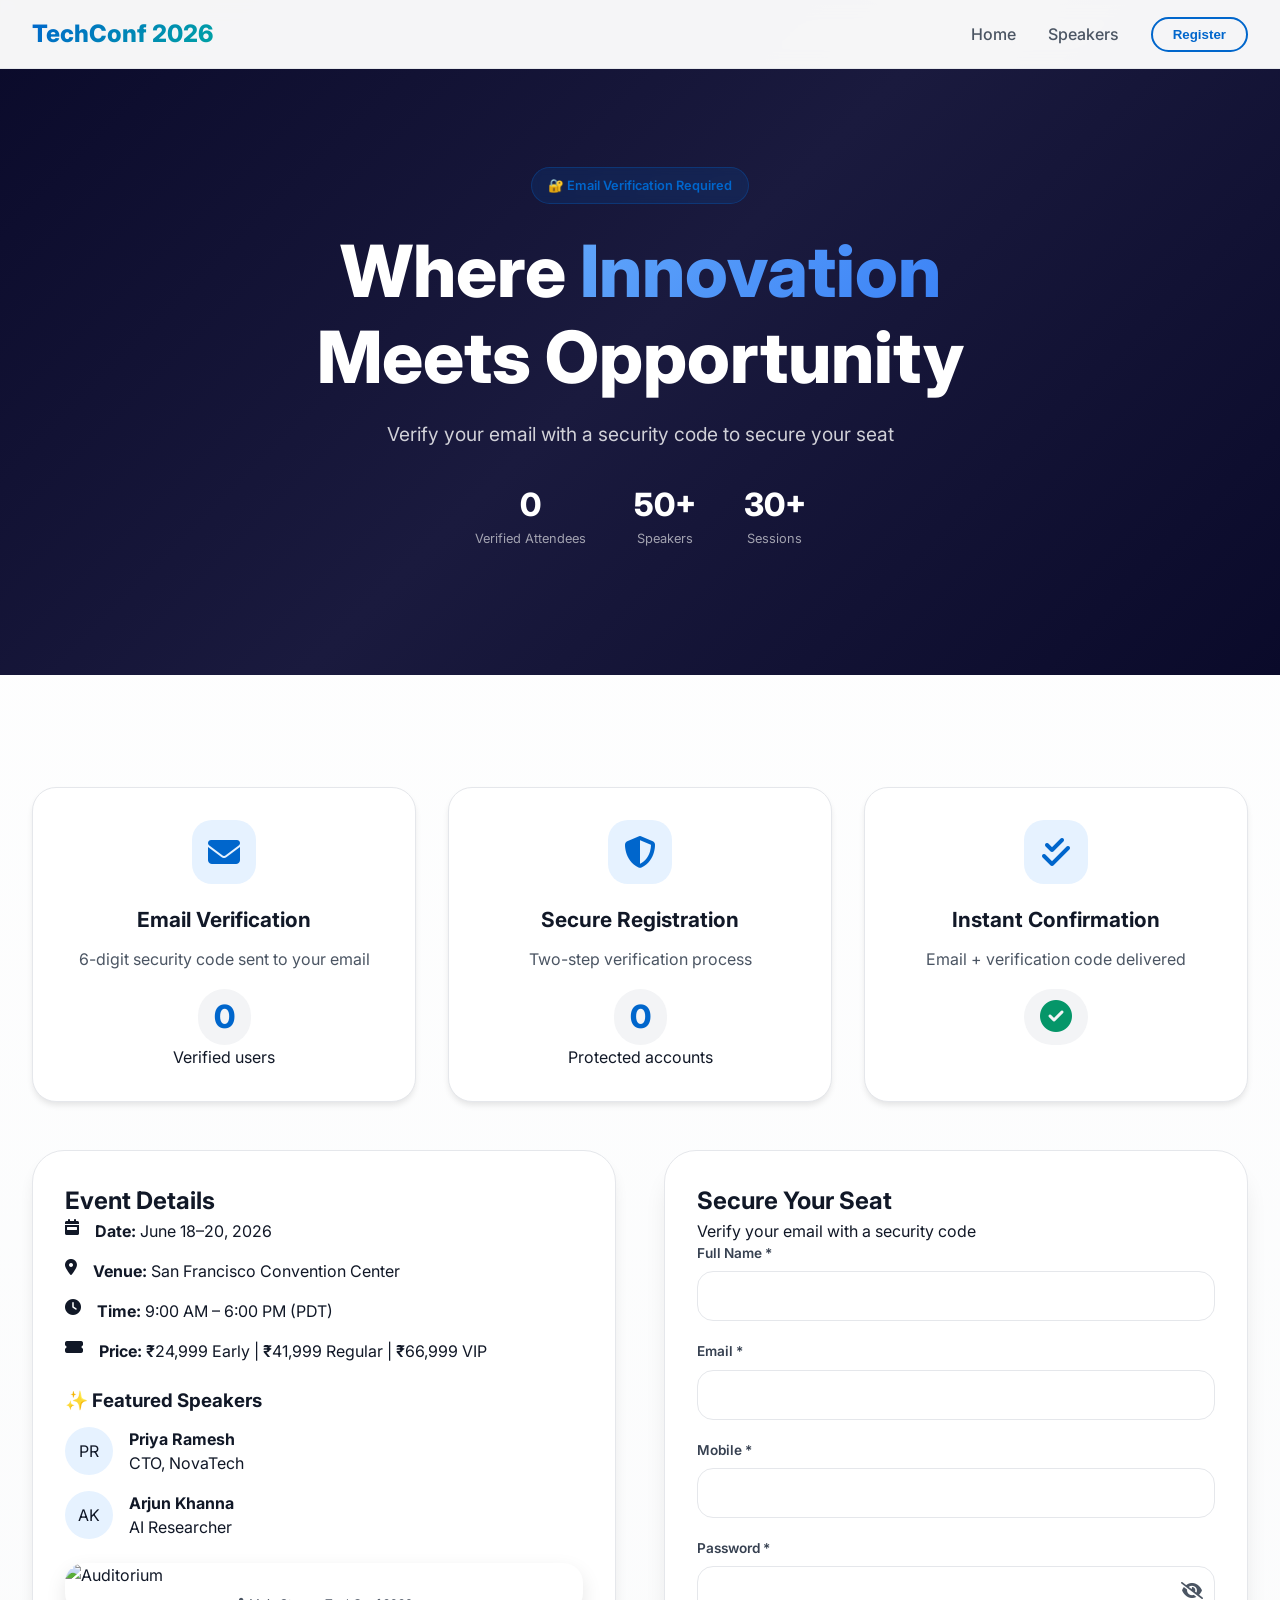
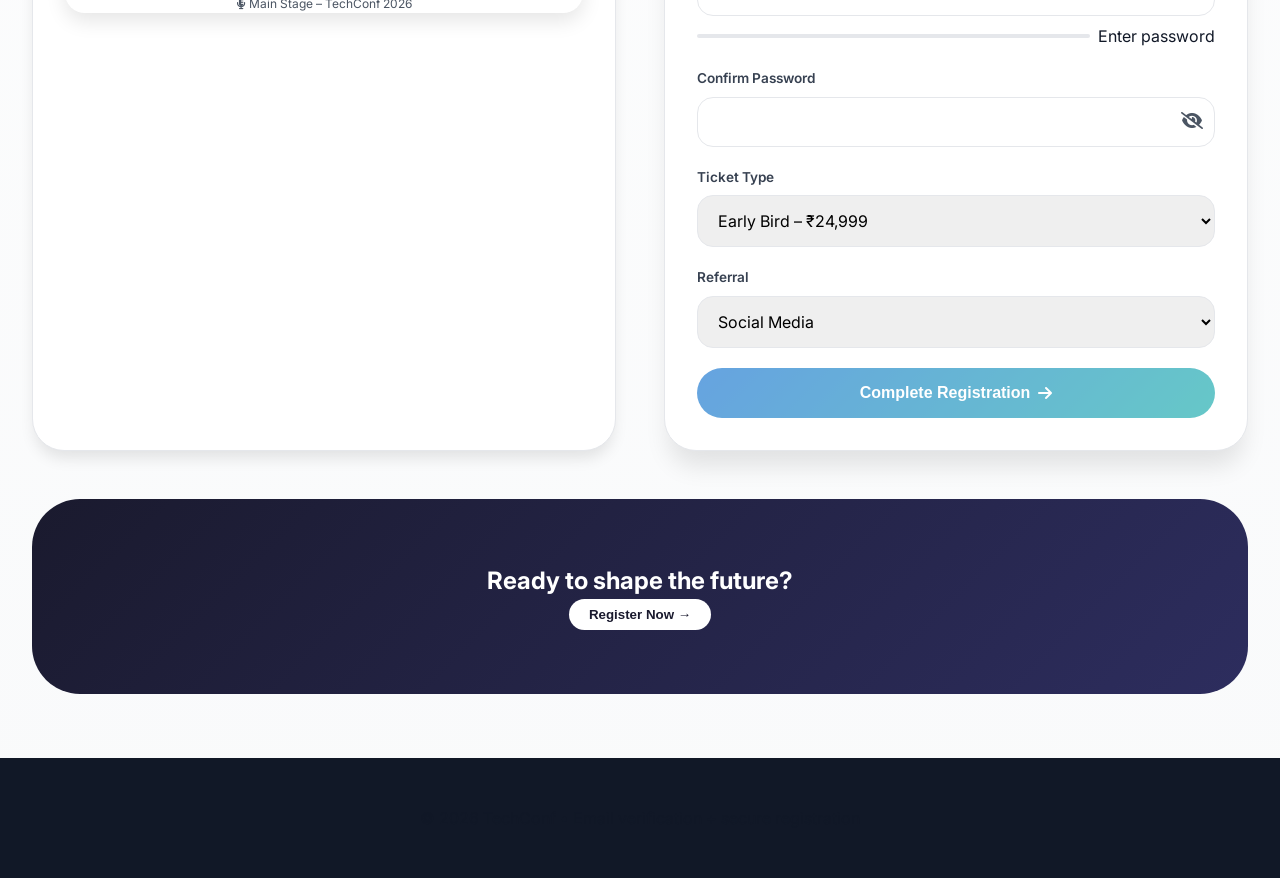
==== index.html @ 4ca0206c "Update index.html" ====
<!DOCTYPE html>
<html lang="en">
<head>
  <meta charset="UTF-8" />
  <meta name="viewport" content="width=device-width, initial-scale=1.0"/>
  <title>TechConf 2026 | Email Verification + Live Registration</title>
  <meta name="description" content="Join 2,000+ tech leaders at TechConf 2026. Verify your email with security code for secure registration.">
  
  <!-- Google Fonts & Font Awesome -->
  <link href="https://fonts.googleapis.com/css2?family=Inter:opsz,wght@14..32,300;400;500;600;700;800&display=swap" rel="stylesheet">
  <link rel="stylesheet" href="https://cdnjs.cloudflare.com/ajax/libs/font-awesome/6.5.1/css/all.min.css">
  
  <!-- EmailJS SDK -->
  <script type="text/javascript" src="https://cdn.jsdelivr.net/npm/@emailjs/browser@4/dist/email.min.js"></script>
  
  <style>
    * {
      margin: 0;
      padding: 0;
      box-sizing: border-box;
    }

    :root {
      --primary: #0066CC;
      --primary-dark: #004999;
      --primary-light: #E6F2FF;
      --secondary: #00A3A3;
      --dark: #1A1A2E;
      --gray-50: #F9FAFB;
      --gray-100: #F3F4F6;
      --gray-200: #E5E7EB;
      --gray-600: #4B5563;
      --gray-700: #374151;
      --gray-900: #111827;
      --success: #059669;
      --error: #DC2626;
      --warning: #F59E0B;
    }

    body {
      font-family: 'Inter', sans-serif;
      background: linear-gradient(180deg, #FFFFFF 0%, #F9FAFB 100%);
      color: var(--gray-900);
      line-height: 1.5;
    }

    .navbar {
      position: fixed;
      top: 0;
      left: 0;
      right: 0;
      background: rgba(255,255,255,0.96);
      backdrop-filter: blur(10px);
      z-index: 100;
      padding: 1rem 2rem;
      border-bottom: 1px solid var(--gray-200);
    }

    .nav-container {
      max-width: 1280px;
      margin: 0 auto;
      display: flex;
      justify-content: space-between;
      align-items: center;
    }

    .logo {
      font-size: 1.5rem;
      font-weight: 800;
      background: linear-gradient(135deg, var(--primary), var(--secondary));
      -webkit-background-clip: text;
      background-clip: text;
      color: transparent;
    }

    .nav-links {
      display: flex;
      gap: 2rem;
      align-items: center;
    }

    .nav-links a {
      text-decoration: none;
      color: var(--gray-600);
      font-weight: 500;
      transition: color 0.2s;
    }

    .nav-links a:hover {
      color: var(--primary);
    }

    .btn-outline {
      border: 2px solid var(--primary);
      background: transparent;
      padding: 0.5rem 1.25rem;
      border-radius: 40px;
      font-weight: 600;
      color: var(--primary);
      cursor: pointer;
      transition: all 0.2s;
    }

    .btn-outline:hover {
      background: var(--primary);
      color: white;
    }

    .hero {
      position: relative;
      min-height: 75vh;
      display: flex;
      align-items: center;
      justify-content: center;
      text-align: center;
      padding: 120px 24px 80px;
      background: linear-gradient(135deg, #0A0A2A 0%, #1A1A3E 50%, #0A0A2A 100%);
      overflow: hidden;
    }

    .hero-bg-image {
      position: absolute;
      top: 0;
      left: 0;
      width: 100%;
      height: 100%;
      object-fit: cover;
      opacity: 0.3;
      mix-blend-mode: overlay;
    }

    .hero-content {
      position: relative;
      z-index: 2;
      max-width: 800px;
      margin: 0 auto;
    }

    .hero-badge {
      display: inline-block;
      background: rgba(0,102,204,0.15);
      backdrop-filter: blur(4px);
      color: var(--primary);
      font-size: 0.8rem;
      font-weight: 600;
      padding: 0.5rem 1rem;
      border-radius: 40px;
      margin-bottom: 1.5rem;
      border: 1px solid rgba(0,102,204,0.3);
    }

    .hero h1 {
      font-size: clamp(2.5rem, 6vw, 4.5rem);
      font-weight: 800;
      color: white;
      line-height: 1.2;
      margin-bottom: 1.25rem;
    }

    .hero h1 span {
      background: linear-gradient(135deg, #60A5FA, #3B82F6);
      -webkit-background-clip: text;
      background-clip: text;
      color: transparent;
    }

    .hero-sub {
      font-size: 1.2rem;
      color: rgba(255,255,255,0.8);
      margin-bottom: 2rem;
    }

    .hero-stats {
      display: flex;
      justify-content: center;
      gap: 3rem;
      flex-wrap: wrap;
      margin-top: 2rem;
    }

    .stat {
      text-align: center;
    }

    .stat-number {
      font-size: 2rem;
      font-weight: 800;
      color: white;
    }

    .stat-label {
      font-size: 0.8rem;
      color: rgba(255,255,255,0.6);
    }

    .container {
      max-width: 1280px;
      margin: 0 auto;
      padding: 4rem 2rem;
    }

    .features-grid {
      display: grid;
      grid-template-columns: repeat(auto-fit, minmax(300px, 1fr));
      gap: 2rem;
      margin: 3rem 0;
    }

    .feature-card {
      background: white;
      padding: 2rem;
      border-radius: 24px;
      box-shadow: 0 4px 6px -1px rgb(0 0 0 / 0.1);
      transition: transform 0.2s, box-shadow 0.2s;
      border: 1px solid var(--gray-200);
      text-align: center;
    }

    .feature-card:hover {
      transform: translateY(-4px);
      box-shadow: 0 20px 25px -5px rgb(0 0 0 / 0.1);
    }

    .feature-icon {
      width: 64px;
      height: 64px;
      background: var(--primary-light);
      border-radius: 20px;
      display: flex;
      align-items: center;
      justify-content: center;
      margin: 0 auto 1.25rem;
    }

    .feature-icon i {
      font-size: 2rem;
      color: var(--primary);
    }

    .feature-card h3 {
      font-size: 1.3rem;
      font-weight: 700;
      margin-bottom: 0.75rem;
    }

    .feature-card p {
      color: var(--gray-600);
      line-height: 1.6;
    }

    .live-counter {
      margin-top: 1rem;
      font-size: 2rem;
      font-weight: 800;
      color: var(--primary);
      background: var(--gray-100);
      display: inline-block;
      padding: 0.25rem 1rem;
      border-radius: 60px;
    }

    .event-layout {
      display: grid;
      grid-template-columns: 1fr 1fr;
      gap: 3rem;
      margin: 3rem 0;
    }

    @media (max-width: 768px) {
      .event-layout {
        grid-template-columns: 1fr;
      }
    }

    .event-info {
      background: white;
      border-radius: 32px;
      padding: 2rem;
      box-shadow: 0 10px 15px -3px rgb(0 0 0 / 0.1);
      border: 1px solid var(--gray-200);
    }

    .venue-image {
      margin-top: 1.5rem;
      border-radius: 20px;
      overflow: hidden;
      box-shadow: 0 8px 20px rgba(0,0,0,0.1);
    }
    .venue-image img {
      width: 100%;
      height: auto;
      display: block;
      transition: transform 0.3s ease;
    }
    .venue-image img:hover {
      transform: scale(1.02);
    }
    .image-caption {
      font-size: 0.75rem;
      color: var(--gray-600);
      text-align: center;
      margin-top: 0.5rem;
    }

    .reg-card {
      background: white;
      border-radius: 32px;
      padding: 2rem;
      box-shadow: 0 20px 25px -5px rgb(0 0 0 / 0.1);
      border: 1px solid var(--gray-200);
    }

    .form-group {
      margin-bottom: 1.25rem;
      position: relative;
    }

    .form-group label {
      display: block;
      font-weight: 600;
      margin-bottom: 0.5rem;
      font-size: 0.85rem;
      color: var(--gray-700);
    }

    .form-group input,
    .form-group select,
    .form-group textarea {
      width: 100%;
      padding: 0.875rem 1rem;
      border: 1.5px solid var(--gray-200);
      border-radius: 16px;
      font-family: 'Inter', sans-serif;
      font-size: 1rem;
      transition: all 0.2s;
    }

    .password-wrapper {
      position: relative;
      display: flex;
      align-items: center;
    }
    .password-wrapper input {
      flex: 1;
      padding-right: 3rem;
    }
    .toggle-password {
      position: absolute;
      right: 12px;
      background: transparent;
      border: none;
      cursor: pointer;
      color: var(--gray-600);
      font-size: 1.1rem;
      padding: 0;
    }
    .toggle-password:hover {
      color: var(--primary);
    }

    .form-group input:focus,
    .form-group select:focus,
    .form-group textarea:focus {
      outline: none;
      border-color: var(--primary);
      box-shadow: 0 0 0 3px rgba(0,102,204,0.1);
    }

    .error-msg {
      font-size: 0.75rem;
      color: var(--error);
      display: none;
      margin-top: 0.25rem;
    }
    .error-msg.show { display: block; }
    .valid-msg {
      font-size: 0.75rem;
      color: var(--success);
      display: none;
      margin-top: 0.25rem;
    }
    .valid-msg.show { display: block; }

    .password-strength {
      margin-top: 0.5rem;
      display: flex;
      gap: 0.5rem;
      align-items: center;
    }
    .strength-bar {
      flex: 1;
      height: 4px;
      background: var(--gray-200);
      border-radius: 4px;
      overflow: hidden;
    }
    .strength-bar-fill {
      height: 100%;
      width: 0%;
      transition: width 0.3s;
      border-radius: 4px;
    }

    /* Verification Code Section */
    .verification-section {
      background: var(--gray-50);
      border-radius: 20px;
      padding: 1.25rem;
      margin-top: 1rem;
      border: 1px solid var(--gray-200);
      display: none;
    }
    .verification-section.show {
      display: block;
      animation: fadeIn 0.3s ease;
    }
    .code-input-group {
      display: flex;
      gap: 0.75rem;
      align-items: center;
      margin-top: 0.75rem;
    }
    .code-input-group input {
      flex: 1;
      text-align: center;
      letter-spacing: 4px;
      font-size: 1.2rem;
      font-weight: 600;
    }
    .verify-code-btn {
      background: var(--primary);
      color: white;
      border: none;
      padding: 0.75rem 1.25rem;
      border-radius: 40px;
      font-weight: 600;
      cursor: pointer;
      transition: all 0.2s;
    }
    .verify-code-btn:hover {
      background: var(--primary-dark);
      transform: translateY(-1px);
    }
    .resend-code {
      margin-top: 0.75rem;
      font-size: 0.75rem;
      color: var(--primary);
      cursor: pointer;
      text-decoration: underline;
    }
    .verification-status {
      font-size: 0.75rem;
      margin-top: 0.5rem;
    }

    .submit-btn {
      width: 100%;
      padding: 1rem;
      background: linear-gradient(135deg, var(--primary), var(--secondary));
      color: white;
      border: none;
      border-radius: 40px;
      font-size: 1rem;
      font-weight: 700;
      cursor: pointer;
      transition: all 0.2s;
      display: flex;
      align-items: center;
      justify-content: center;
      gap: 0.5rem;
      margin-top: 0.5rem;
    }
    .submit-btn:hover {
      transform: translateY(-2px);
      box-shadow: 0 10px 15px -3px rgb(0 0 0 / 0.2);
    }
    .submit-btn:disabled {
      opacity: 0.6;
      cursor: not-allowed;
      transform: none;
    }
    .submit-btn .spinner {
      display: none;
      width: 20px;
      height: 20px;
      border: 2px solid rgba(255,255,255,0.3);
      border-top-color: white;
      border-radius: 50%;
      animation: spin 0.6s linear infinite;
    }
    .submit-btn.loading .spinner {
      display: inline-block;
    }
    @keyframes spin {
      to { transform: rotate(360deg); }
    }

    .firebase-error {
      background: #FEF2F2;
      border-left: 4px solid var(--error);
      padding: 0.75rem 1rem;
      border-radius: 12px;
      margin-top: 1rem;
      font-size: 0.8rem;
      color: #991B1B;
      display: none;
    }
    .firebase-error.show { display: block; }

    .success-box {
      display: none;
      background: linear-gradient(135deg, #ECFDF5, #D1FAE5);
      border-radius: 32px;
      padding: 3rem 2rem;
      text-align: center;
      margin-top: 2rem;
    }
    .success-box.show {
      display: block;
      animation: fadeIn 0.5s ease;
    }
    @keyframes fadeIn {
      from { opacity: 0; transform: scale(0.98); }
      to { opacity: 1; transform: scale(1); }
    }
    .success-icon {
      font-size: 4rem;
      color: var(--success);
      margin-bottom: 1rem;
    }
    .ticket-id {
      font-size: 0.75rem;
      background: rgba(5,150,105,0.1);
      padding: 0.5rem 1rem;
      border-radius: 40px;
      display: inline-block;
      margin-top: 1rem;
    }
    .cta-section {
      background: linear-gradient(135deg, var(--dark), #2D2D5E);
      border-radius: 48px;
      padding: 4rem 3rem;
      text-align: center;
      color: white;
      margin-top: 3rem;
    }
    .footer {
      background: var(--gray-900);
      color: var(--gray-400);
      padding: 3rem 2rem;
      text-align: center;
    }
    @media (max-width: 640px) {
      .nav-links { display: none; }
      .container { padding: 2rem 1rem; }
    }
    .rupee-symbol { font-weight: 600; }
  </style>
</head>
<body>

  <nav class="navbar">
    <div class="nav-container">
      <div class="logo">TechConf 2026</div>
      <div class="nav-links">
        <a href="#">Home</a>
        <a href="#event-details">Speakers</a>
        <button class="btn-outline" onclick="document.getElementById('register-section').scrollIntoView({behavior: 'smooth'})">Register</button>
      </div>
    </div>
  </nav>

  <section class="hero">
    <img class="hero-bg-image" src="https://images.unsplash.com/photo-1540575467063-178a50c2df87?w=1600&h=900&fit=crop" alt="Tech conference">
    <div class="hero-content">
      <span class="hero-badge">🔐 Email Verification Required</span>
      <h1>Where <span>Innovation</span><br>Meets Opportunity</h1>
      <p class="hero-sub">Verify your email with a security code to secure your seat</p>
      <div class="hero-stats">
        <div class="stat"><div class="stat-number" id="heroRegCount">0</div><div class="stat-label">Verified Attendees</div></div>
        <div class="stat"><div class="stat-number">50+</div><div class="stat-label">Speakers</div></div>
        <div class="stat"><div class="stat-number">30+</div><div class="stat-label">Sessions</div></div>
      </div>
    </div>
  </section>

  <div class="container">
    <div class="features-grid">
      <div class="feature-card"><div class="feature-icon"><i class="fas fa-envelope"></i></div><h3>Email Verification</h3><p>6-digit security code sent to your email</p><div class="live-counter" id="liveRegCount">0</div><div class="counter-label">Verified users</div></div>
      <div class="feature-card"><div class="feature-icon"><i class="fas fa-shield-alt"></i></div><h3>Secure Registration</h3><p>Two-step verification process</p><div class="live-counter" id="analyticsCounter">0</div><div class="counter-label">Protected accounts</div></div>
      <div class="feature-card"><div class="feature-icon"><i class="fas fa-check-double"></i></div><h3>Instant Confirmation</h3><p>Email + verification code delivered</p><div class="live-counter"><i class="fas fa-check-circle" style="color:#059669; font-size:2rem;"></i></div></div>
    </div>

    <div class="event-layout" id="register-section">
      <div class="event-info">
        <h2>Event Details</h2>
        <ul style="list-style:none; padding:0">
          <li style="display:flex; gap:1rem; margin-bottom:1rem"><i class="fas fa-calendar-week"></i> <span><strong>Date:</strong> June 18–20, 2026</span></li>
          <li style="display:flex; gap:1rem; margin-bottom:1rem"><i class="fas fa-map-marker-alt"></i> <span><strong>Venue:</strong> San Francisco Convention Center</span></li>
          <li style="display:flex; gap:1rem; margin-bottom:1rem"><i class="fas fa-clock"></i> <span><strong>Time:</strong> 9:00 AM – 6:00 PM (PDT)</span></li>
          <li style="display:flex; gap:1rem; margin-bottom:1rem"><i class="fas fa-ticket-alt"></i> <span><strong>Price:</strong> <span class="rupee-symbol">₹</span>24,999 Early | <span class="rupee-symbol">₹</span>41,999 Regular | <span class="rupee-symbol">₹</span>66,999 VIP</span></li>
        </ul>
        <h3 style="margin:1.5rem 0 0.75rem">✨ Featured Speakers</h3>
        <div><div style="display:flex; align-items:center; gap:1rem; margin-bottom:1rem"><div style="background:var(--primary-light); width:48px;height:48px;border-radius:50%;display:flex;align-items:center;justify-content:center">PR</div><div><strong>Priya Ramesh</strong><br>CTO, NovaTech</div></div></div>
        <div><div style="display:flex; align-items:center; gap:1rem; margin-bottom:1rem"><div style="background:var(--primary-light); width:48px;height:48px;border-radius:50%;display:flex;align-items:center;justify-content:center">AK</div><div><strong>Arjun Khanna</strong><br>AI Researcher</div></div></div>
        <div class="venue-image"><img src="https://images.unsplash.com/photo-1505373877841-8d25f7d46678?w=600&h=300&fit=crop" alt="Auditorium"><div class="image-caption"><i class="fas fa-microphone-alt"></i> Main Stage – TechConf 2026</div></div>
      </div>

      <div class="reg-card" id="formSection">
        <h2>Secure Your Seat</h2>
        <p>Verify your email with a security code</p>
        
        <div class="form-group"><label>Full Name <span class="required">*</span></label><input type="text" id="fullname"><span class="error-msg" id="nameError">Enter full name</span></div>
        <div class="form-group"><label>Email <span class="required">*</span></label><input type="email" id="email"><span class="error-msg" id="emailError">Valid email required</span><span class="valid-msg" id="emailValid">✓ Valid email</span></div>
        <div class="form-group"><label>Mobile <span class="required">*</span></label><input type="tel" id="mobile"><span class="error-msg" id="mobileError">8-15 digits</span></div>
        
        <div class="form-group">
          <label>Password <span class="required">*</span></label>
          <div class="password-wrapper"><input type="password" id="password"><button type="button" class="toggle-password" id="togglePassword"><i class="fas fa-eye-slash"></i></button></div>
          <span class="error-msg" id="passwordError">8+ chars, uppercase, lowercase, number</span>
          <div class="password-strength"><div class="strength-bar"><div class="strength-bar-fill" id="strengthFill"></div></div><span id="strengthText">Enter password</span></div>
        </div>
        
        <div class="form-group">
          <label>Confirm Password</label>
          <div class="password-wrapper"><input type="password" id="confirmPassword"><button type="button" class="toggle-password" id="toggleConfirm"><i class="fas fa-eye-slash"></i></button></div>
          <span class="error-msg" id="confirmError">Passwords don't match</span>
          <span class="valid-msg" id="confirmValid">✓ Match</span>
        </div>
        
        <div class="form-group"><label>Ticket Type</label><select id="ticketType"><option>Early Bird – ₹24,999</option><option>Regular – ₹41,999</option><option>VIP Pass – ₹66,999</option></select></div>
        <div class="form-group"><label>Referral</label><select id="referral"><option>Social Media</option><option>Friend</option><option>Online Ad</option></select></div>
        
        <!-- Verification Section -->
        <div class="verification-section" id="verificationSection">
          <label><i class="fas fa-key"></i> Verification Code</label>
          <div class="code-input-group">
            <input type="text" id="verificationCode" placeholder="6-digit code" maxlength="6" autocomplete="off">
            <button class="verify-code-btn" id="verifyCodeBtn">Verify</button>
          </div>
          <div class="resend-code" id="resendCodeBtn">Resend verification code</div>
          <div class="verification-status" id="verificationStatus"></div>
        </div>
        
        <button class="submit-btn" id="submitBtn" disabled>Complete Registration <i class="fas fa-arrow-right"></i></button>
        <div id="firebaseError" class="firebase-error"></div>
      </div>
    </div>

    <div class="success-box" id="successBox">
      <div class="success-icon"><i class="fas fa-check-circle"></i></div>
      <h3>Registration Successful!</h3>
      <p>✅ Email verified! Your registration is confirmed.<br>A confirmation email has been sent.</p>
      <div id="docIdDisplay" class="ticket-id"></div>
    </div>

    <div class="cta-section"><h2>Ready to shape the future?</h2><button class="btn-outline" style="background:white; color:var(--dark); border:none;" onclick="document.getElementById('register-section').scrollIntoView({behavior:'smooth'})">Register Now →</button></div>
  </div>
  <footer class="footer"><p>© 2026 TechConf • Email verification + secure registration</p></footer>

  <script type="module">
    import { initializeApp } from "https://www.gstatic.com/firebasejs/11.0.2/firebase-app.js";
    import { getFirestore, collection, addDoc, serverTimestamp, onSnapshot } from "https://www.gstatic.com/firebasejs/11.0.2/firebase-firestore.js";
    
    const firebaseConfig = {
      apiKey: "AIzaSyCK74_sA2tnd6U957bKKhGlD2GoQqvVJrs",
      authDomain: "tech-conference-2026.firebaseapp.com",
      projectId: "tech-conference-2026",
      storageBucket: "tech-conference-2026.firebasestorage.app",
      messagingSenderId: "339554087189",
      appId: "1:339554087189:web:9908fbcbc5a15bd839391c"
    };
    
    const app = initializeApp(firebaseConfig);
    const db = getFirestore(app);
    emailjs.init("iBzblf8pVwdL1dFHO");
    
    // Real-time counter
    onSnapshot(collection(db, "registrations"), (snapshot) => {
      const count = snapshot.size;
      document.getElementById('liveRegCount').innerText = count;
      document.getElementById('analyticsCounter').innerText = count;
      document.getElementById('heroRegCount').innerText = count;
    });
    
    // DOM elements
    const fullname = document.getElementById('fullname');
    const email = document.getElementById('email');
    const mobile = document.getElementById('mobile');
    const password = document.getElementById('password');
    const confirmPwd = document.getElementById('confirmPassword');
    const submitBtn = document.getElementById('submitBtn');
    const verificationSection = document.getElementById('verificationSection');
    const verificationCodeInput = document.getElementById('verificationCode');
    const verifyCodeBtn = document.getElementById('verifyCodeBtn');
    const resendBtn = document.getElementById('resendCodeBtn');
    const verificationStatus = document.getElementById('verificationStatus');
    const formSection = document.getElementById('formSection');
    const successBox = document.getElementById('successBox');
    
    let storedVerificationCode = null;
    let isEmailVerified = false;
    let currentEmailForVerification = '';
    
    // Password visibility
    document.getElementById('togglePassword').addEventListener('click', () => {
      const pwd = document.getElementById('password');
      const icon = document.querySelector('#togglePassword i');
      pwd.type = pwd.type === 'password' ? 'text' : 'password';
      icon.classList.toggle('fa-eye-slash');
      icon.classList.toggle('fa-eye');
    });
    document.getElementById('toggleConfirm').addEventListener('click', () => {
      const pwd = document.getElementById('confirmPassword');
      const icon = document.querySelector('#toggleConfirm i');
      pwd.type = pwd.type === 'password' ? 'text' : 'password';
      icon.classList.toggle('fa-eye-slash');
      icon.classList.toggle('fa-eye');
    });
    
    // Validation helpers
    function validateEmailFormat(e) { return /^[^\s@]+@[^\s@]+\.[^\s@]+$/.test(e); }
    function validateMobile(m) { return m.replace(/\D/g,'').length >= 8 && m.replace(/\D/g,'').length <= 15; }
    function validatePasswordStrength(p) { return p.length >= 8 && /[A-Z]/.test(p) && /[a-z]/.test(p) && /[0-9]/.test(p); }
    
    function updateStrength() {
      const pwd = password.value;
      const fill = document.getElementById('strengthFill');
      const txt = document.getElementById('strengthText');
      if(!pwd) { fill.style.width='0%'; txt.innerText='Enter password'; }
      else if(pwd.length<8) { fill.style.width='30%'; fill.style.background='var(--error)'; txt.innerText='Weak'; }
      else if(validatePasswordStrength(pwd)) { fill.style.width='100%'; fill.style.background='var(--success)'; txt.innerText='Strong'; }
      else { fill.style.width='60%'; fill.style.background='var(--warning)'; txt.innerText='Medium'; }
    }
    
    function checkFormValidity() {
      const nameValid = fullname.value.trim().length >= 2;
      const emailValid = email.value && validateEmailFormat(email.value);
      const mobileValid = mobile.value && validateMobile(mobile.value);
      const pwdValid = validatePasswordStrength(password.value);
      const matchValid = password.value === confirmPwd.value && password.value.length > 0;
      const allValid = nameValid && emailValid && mobileValid && pwdValid && matchValid;
      if(allValid && email.value !== currentEmailForVerification) {
        isEmailVerified = false;
        verificationSection.classList.remove('show');
        submitBtn.disabled = true;
      }
      return allValid;
    }
    
    [fullname, email, mobile, password, confirmPwd].forEach(el => el.addEventListener('input', () => {
      const valid = checkFormValidity();
      if(valid && !isEmailVerified) {
        verificationSection.classList.add('show');
      }
    }));
    
    password.addEventListener('input', updateStrength);
    confirmPwd.addEventListener('input', () => {
      const match = password.value === confirmPwd.value;
      document.getElementById('confirmError').classList.toggle('show', !match && confirmPwd.value.length>0);
      document.getElementById('confirmValid').classList.toggle('show', match && confirmPwd.value.length>0);
      checkFormValidity();
    });
    
    // Send verification code via EmailJS
    async function sendVerificationCode(emailAddr, userName) {
      const code = Math.floor(100000 + Math.random() * 900000).toString();
      storedVerificationCode = code;
      currentEmailForVerification = emailAddr;
      try {
        await emailjs.send("service_9mqtkf9", "template_50h8g1d", {
          to_email: emailAddr,
          to_name: userName || "Attendee",
          verification_code: code,
          event_name: "TechConf 2026"
        });
        verificationStatus.innerHTML = '<span style="color:var(--success)">✓ Verification code sent to your email!</span>';
        return true;
      } catch(err) {
        verificationStatus.innerHTML = '<span style="color:var(--error)">Failed to send code. Check console.</span>';
        return false;
      }
    }
    
    // Trigger send when user clicks "Resend" or when email field is validated first time
    let verificationRequested = false;
    email.addEventListener('blur', async () => {
      if(validateEmailFormat(email.value) && fullname.value.trim().length >= 2 && !verificationRequested) {
        verificationRequested = true;
        await sendVerificationCode(email.value, fullname.value.trim());
      }
    });
    
    resendBtn.addEventListener('click', async () => {
      if(validateEmailFormat(email.value)) {
        await sendVerificationCode(email.value, fullname.value.trim());
      } else {
        verificationStatus.innerHTML = '<span style="color:var(--error)">Enter valid email first</span>';
      }
    });
    
    verifyCodeBtn.addEventListener('click', () => {
      const enteredCode = verificationCodeInput.value.trim();
      if(enteredCode === storedVerificationCode) {
        isEmailVerified = true;
        verificationStatus.innerHTML = '<span style="color:var(--success)">✓ Email verified successfully!</span>';
        submitBtn.disabled = false;
        verificationCodeInput.disabled = true;
        verifyCodeBtn.disabled = true;
      } else {
        verificationStatus.innerHTML = '<span style="color:var(--error)">✗ Invalid verification code. Try again.</span>';
        isEmailVerified = false;
        submitBtn.disabled = true;
      }
    });
    
    // Final registration to Firebase
    async function handleRegistration() {
      if(!isEmailVerified) {
        document.getElementById('firebaseError').innerHTML = 'Please verify your email first.';
        document.getElementById('firebaseError').classList.add('show');
        return;
      }
      
      const regData = {
        fullName: fullname.value.trim(),
        email: email.value.trim().toLowerCase(),
        mobile: mobile.value.trim(),
        ticketType: document.getElementById('ticketType').value,
        referralSource: document.getElementById('referral').value,
        emailVerified: true,
        registeredAt: serverTimestamp(),
        status: "confirmed"
      };
      
      submitBtn.classList.add('loading');
      try {
        const docRef = await addDoc(collection(db, "registrations"), regData);
        document.getElementById('docIdDisplay').textContent = `Registration ID: ${docRef.id.substring(0,8)}... | Email verified`;
        formSection.style.display = 'none';
        successBox.classList.add('show');
        successBox.scrollIntoView({ behavior: 'smooth', block: 'center' });
      } catch(error) {
        document.getElementById('firebaseError').innerHTML = `❌ Registration failed: ${error.message}`;
        document.getElementById('firebaseError').classList.add('show');
      } finally {
        submitBtn.classList.remove('loading');
      }
    }
    
    submitBtn.addEventListener('click', handleRegistration);
    updateStrength();
  </script>
</body>
</html>
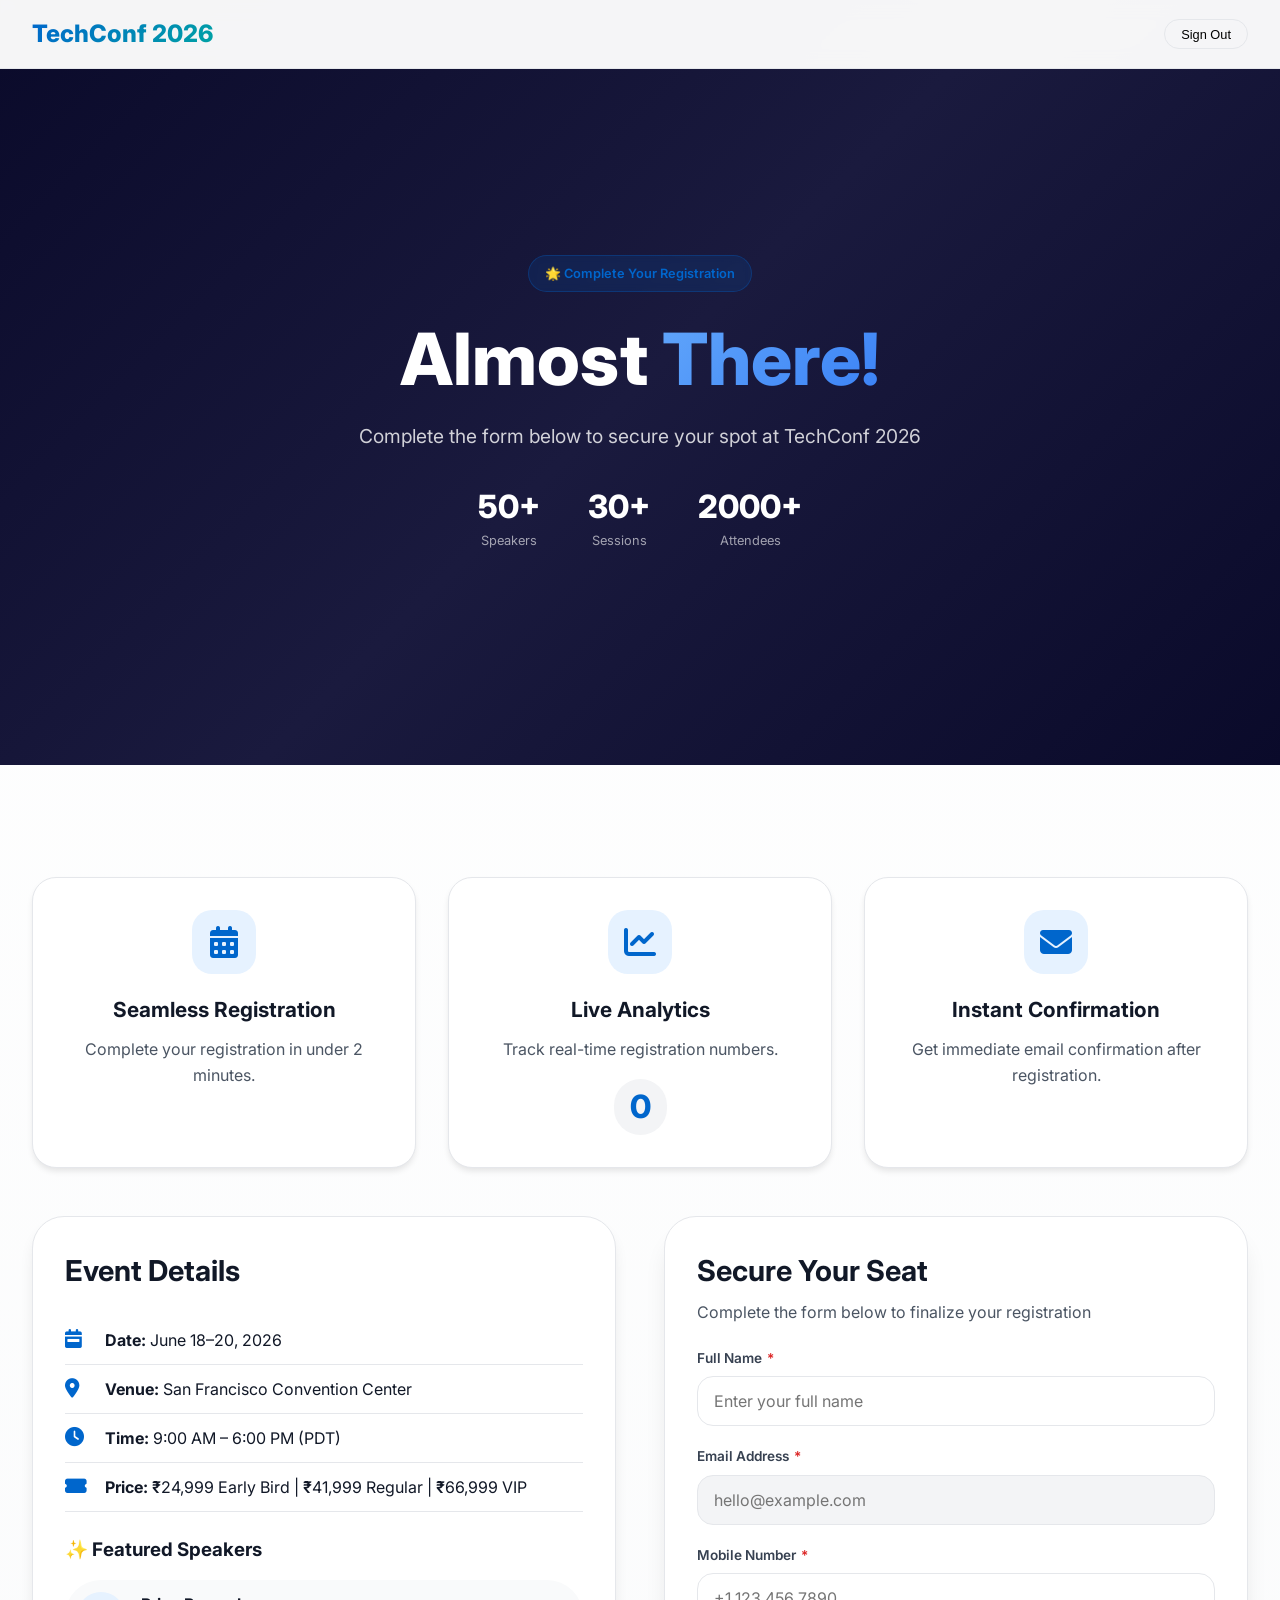
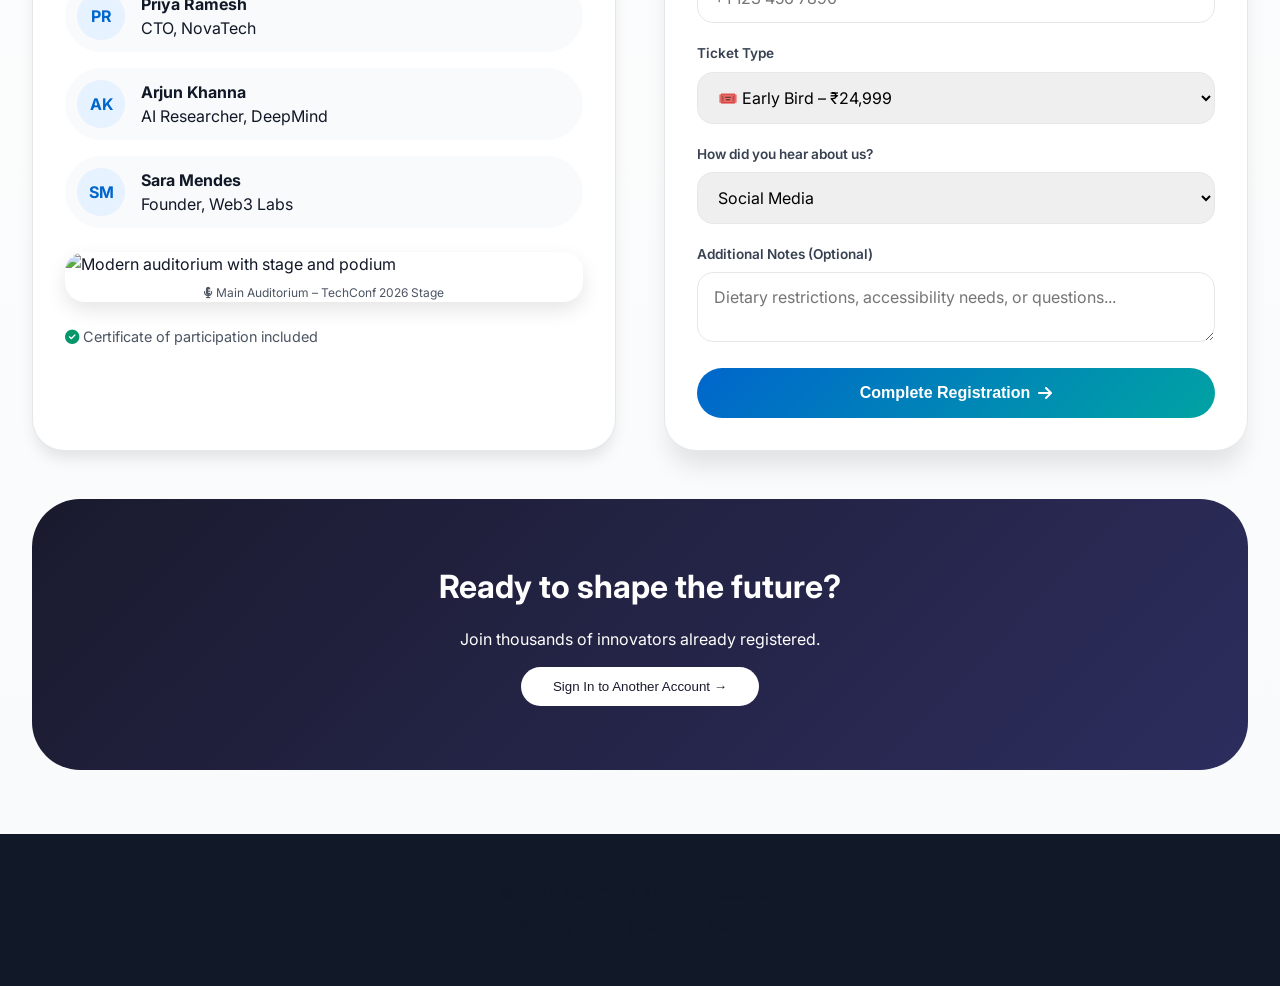
==== commit 67a71ce2: "Rename registration.html to index.html" ====
--- a/index.html
+++ b/index.html
@@ -3,15 +3,11 @@
 <head>
   <meta charset="UTF-8" />
   <meta name="viewport" content="width=device-width, initial-scale=1.0"/>
-  <title>TechConf 2026 | Email Verification + Live Registration</title>
-  <meta name="description" content="Join 2,000+ tech leaders at TechConf 2026. Verify your email with security code for secure registration.">
+  <title>TechConf 2026 | Complete Registration</title>
+  <meta name="description" content="Complete your registration for TechConf 2026">
   
-  <!-- Google Fonts & Font Awesome -->
   <link href="https://fonts.googleapis.com/css2?family=Inter:opsz,wght@14..32,300;400;500;600;700;800&display=swap" rel="stylesheet">
   <link rel="stylesheet" href="https://cdnjs.cloudflare.com/ajax/libs/font-awesome/6.5.1/css/all.min.css">
-  
-  <!-- EmailJS SDK -->
-  <script type="text/javascript" src="https://cdn.jsdelivr.net/npm/@emailjs/browser@4/dist/email.min.js"></script>
   
   <style>
     * {
@@ -44,6 +40,7 @@
       line-height: 1.5;
     }
 
+    /* Navigation */
     .navbar {
       position: fixed;
       top: 0;
@@ -73,42 +70,37 @@
       color: transparent;
     }
 
-    .nav-links {
-      display: flex;
-      gap: 2rem;
+    .user-info {
+      display: flex;
       align-items: center;
-    }
-
-    .nav-links a {
-      text-decoration: none;
+      gap: 1rem;
+    }
+
+    .user-email {
+      font-size: 0.85rem;
       color: var(--gray-600);
-      font-weight: 500;
-      transition: color 0.2s;
-    }
-
-    .nav-links a:hover {
-      color: var(--primary);
-    }
-
-    .btn-outline {
-      border: 2px solid var(--primary);
-      background: transparent;
-      padding: 0.5rem 1.25rem;
+    }
+
+    .logout-btn {
+      background: none;
+      border: 1px solid var(--gray-200);
+      padding: 0.4rem 1rem;
       border-radius: 40px;
-      font-weight: 600;
-      color: var(--primary);
       cursor: pointer;
+      font-size: 0.8rem;
       transition: all 0.2s;
     }
 
-    .btn-outline:hover {
-      background: var(--primary);
+    .logout-btn:hover {
+      background: var(--error);
       color: white;
-    }
-
+      border-color: var(--error);
+    }
+
+    /* Hero Banner */
     .hero {
       position: relative;
-      min-height: 75vh;
+      min-height: 85vh;
       display: flex;
       align-items: center;
       justify-content: center;
@@ -193,12 +185,14 @@
       color: rgba(255,255,255,0.6);
     }
 
+    /* Container */
     .container {
       max-width: 1280px;
       margin: 0 auto;
       padding: 4rem 2rem;
     }
 
+    /* Features Grid */
     .features-grid {
       display: grid;
       grid-template-columns: repeat(auto-fit, minmax(300px, 1fr));
@@ -259,6 +253,13 @@
       border-radius: 60px;
     }
 
+    .counter-label {
+      font-size: 0.85rem;
+      color: var(--gray-600);
+      margin-top: 0.5rem;
+    }
+
+    /* Two Column Layout */
     .event-layout {
       display: grid;
       grid-template-columns: 1fr 1fr;
@@ -272,6 +273,7 @@
       }
     }
 
+    /* Event Details */
     .event-info {
       background: white;
       border-radius: 32px;
@@ -280,21 +282,77 @@
       border: 1px solid var(--gray-200);
     }
 
+    .event-info h2 {
+      font-size: 1.8rem;
+      font-weight: 700;
+      margin-bottom: 1rem;
+    }
+
+    .info-list {
+      list-style: none;
+      margin: 1.5rem 0;
+    }
+
+    .info-list li {
+      display: flex;
+      align-items: center;
+      gap: 1rem;
+      padding: 0.75rem 0;
+      border-bottom: 1px solid var(--gray-200);
+    }
+
+    .info-list li i {
+      width: 24px;
+      color: var(--primary);
+      font-size: 1.2rem;
+    }
+
+    .speaker-list {
+      display: flex;
+      flex-direction: column;
+      gap: 1rem;
+      margin-top: 1rem;
+    }
+
+    .speaker {
+      display: flex;
+      align-items: center;
+      gap: 1rem;
+      padding: 0.75rem;
+      background: var(--gray-50);
+      border-radius: 60px;
+    }
+
+    .speaker-avatar {
+      width: 48px;
+      height: 48px;
+      background: var(--primary-light);
+      border-radius: 50%;
+      display: flex;
+      align-items: center;
+      justify-content: center;
+      font-weight: 700;
+      color: var(--primary);
+    }
+
     .venue-image {
       margin-top: 1.5rem;
       border-radius: 20px;
       overflow: hidden;
       box-shadow: 0 8px 20px rgba(0,0,0,0.1);
     }
+
     .venue-image img {
       width: 100%;
       height: auto;
       display: block;
       transition: transform 0.3s ease;
     }
+
     .venue-image img:hover {
       transform: scale(1.02);
     }
+
     .image-caption {
       font-size: 0.75rem;
       color: var(--gray-600);
@@ -302,6 +360,7 @@
       margin-top: 0.5rem;
     }
 
+    /* Registration Card */
     .reg-card {
       background: white;
       border-radius: 32px;
@@ -310,9 +369,19 @@
       border: 1px solid var(--gray-200);
     }
 
+    .reg-card h2 {
+      font-size: 1.8rem;
+      font-weight: 700;
+      margin-bottom: 0.5rem;
+    }
+
+    .reg-card p {
+      color: var(--gray-600);
+      margin-bottom: 1.5rem;
+    }
+
     .form-group {
       margin-bottom: 1.25rem;
-      position: relative;
     }
 
     .form-group label {
@@ -321,6 +390,11 @@
       margin-bottom: 0.5rem;
       font-size: 0.85rem;
       color: var(--gray-700);
+    }
+
+    .form-group label .required {
+      color: var(--error);
+      margin-left: 2px;
     }
 
     .form-group input,
@@ -335,29 +409,6 @@
       transition: all 0.2s;
     }
 
-    .password-wrapper {
-      position: relative;
-      display: flex;
-      align-items: center;
-    }
-    .password-wrapper input {
-      flex: 1;
-      padding-right: 3rem;
-    }
-    .toggle-password {
-      position: absolute;
-      right: 12px;
-      background: transparent;
-      border: none;
-      cursor: pointer;
-      color: var(--gray-600);
-      font-size: 1.1rem;
-      padding: 0;
-    }
-    .toggle-password:hover {
-      color: var(--primary);
-    }
-
     .form-group input:focus,
     .form-group select:focus,
     .form-group textarea:focus {
@@ -366,91 +417,34 @@
       box-shadow: 0 0 0 3px rgba(0,102,204,0.1);
     }
 
+    .form-group input.error {
+      border-color: var(--error);
+    }
+
+    .form-group input.valid {
+      border-color: var(--success);
+    }
+
     .error-msg {
       font-size: 0.75rem;
       color: var(--error);
       display: none;
       margin-top: 0.25rem;
     }
-    .error-msg.show { display: block; }
+
+    .error-msg.show {
+      display: block;
+    }
+
     .valid-msg {
       font-size: 0.75rem;
       color: var(--success);
       display: none;
       margin-top: 0.25rem;
     }
-    .valid-msg.show { display: block; }
-
-    .password-strength {
-      margin-top: 0.5rem;
-      display: flex;
-      gap: 0.5rem;
-      align-items: center;
-    }
-    .strength-bar {
-      flex: 1;
-      height: 4px;
-      background: var(--gray-200);
-      border-radius: 4px;
-      overflow: hidden;
-    }
-    .strength-bar-fill {
-      height: 100%;
-      width: 0%;
-      transition: width 0.3s;
-      border-radius: 4px;
-    }
-
-    /* Verification Code Section */
-    .verification-section {
-      background: var(--gray-50);
-      border-radius: 20px;
-      padding: 1.25rem;
-      margin-top: 1rem;
-      border: 1px solid var(--gray-200);
-      display: none;
-    }
-    .verification-section.show {
+
+    .valid-msg.show {
       display: block;
-      animation: fadeIn 0.3s ease;
-    }
-    .code-input-group {
-      display: flex;
-      gap: 0.75rem;
-      align-items: center;
-      margin-top: 0.75rem;
-    }
-    .code-input-group input {
-      flex: 1;
-      text-align: center;
-      letter-spacing: 4px;
-      font-size: 1.2rem;
-      font-weight: 600;
-    }
-    .verify-code-btn {
-      background: var(--primary);
-      color: white;
-      border: none;
-      padding: 0.75rem 1.25rem;
-      border-radius: 40px;
-      font-weight: 600;
-      cursor: pointer;
-      transition: all 0.2s;
-    }
-    .verify-code-btn:hover {
-      background: var(--primary-dark);
-      transform: translateY(-1px);
-    }
-    .resend-code {
-      margin-top: 0.75rem;
-      font-size: 0.75rem;
-      color: var(--primary);
-      cursor: pointer;
-      text-decoration: underline;
-    }
-    .verification-status {
-      font-size: 0.75rem;
-      margin-top: 0.5rem;
     }
 
     .submit-btn {
@@ -470,15 +464,12 @@
       gap: 0.5rem;
       margin-top: 0.5rem;
     }
+
     .submit-btn:hover {
       transform: translateY(-2px);
       box-shadow: 0 10px 15px -3px rgb(0 0 0 / 0.2);
     }
-    .submit-btn:disabled {
-      opacity: 0.6;
-      cursor: not-allowed;
-      transform: none;
-    }
+
     .submit-btn .spinner {
       display: none;
       width: 20px;
@@ -488,9 +479,16 @@
       border-radius: 50%;
       animation: spin 0.6s linear infinite;
     }
+
     .submit-btn.loading .spinner {
       display: inline-block;
     }
+
+    .submit-btn.loading {
+      pointer-events: none;
+      opacity: 0.8;
+    }
+
     @keyframes spin {
       to { transform: rotate(360deg); }
     }
@@ -505,8 +503,12 @@
       color: #991B1B;
       display: none;
     }
-    .firebase-error.show { display: block; }
-
+
+    .firebase-error.show {
+      display: block;
+    }
+
+    /* Success Message */
     .success-box {
       display: none;
       background: linear-gradient(135deg, #ECFDF5, #D1FAE5);
@@ -515,19 +517,28 @@
       text-align: center;
       margin-top: 2rem;
     }
+
     .success-box.show {
       display: block;
       animation: fadeIn 0.5s ease;
     }
+
     @keyframes fadeIn {
       from { opacity: 0; transform: scale(0.98); }
       to { opacity: 1; transform: scale(1); }
     }
+
     .success-icon {
       font-size: 4rem;
       color: var(--success);
       margin-bottom: 1rem;
     }
+
+    .success-box h3 {
+      font-size: 1.8rem;
+      margin-bottom: 0.5rem;
+    }
+
     .ticket-id {
       font-size: 0.75rem;
       background: rgba(5,150,105,0.1);
@@ -535,7 +546,10 @@
       border-radius: 40px;
       display: inline-block;
       margin-top: 1rem;
-    }
+      font-family: monospace;
+    }
+
+    /* CTA Section */
     .cta-section {
       background: linear-gradient(135deg, var(--dark), #2D2D5E);
       border-radius: 48px;
@@ -544,123 +558,175 @@
       color: white;
       margin-top: 3rem;
     }
+
+    .cta-section h2 {
+      font-size: 2rem;
+      margin-bottom: 1rem;
+    }
+
+    /* Footer */
     .footer {
       background: var(--gray-900);
       color: var(--gray-400);
       padding: 3rem 2rem;
       text-align: center;
     }
+
     @media (max-width: 640px) {
-      .nav-links { display: none; }
-      .container { padding: 2rem 1rem; }
-    }
-    .rupee-symbol { font-weight: 600; }
+      .nav-links {
+        display: none;
+      }
+      .container {
+        padding: 2rem 1rem;
+      }
+      .feature-card {
+        padding: 1.5rem;
+      }
+    }
+
+    .rupee-symbol {
+      font-weight: 600;
+    }
   </style>
 </head>
 <body>
 
+  <!-- Navigation -->
   <nav class="navbar">
     <div class="nav-container">
       <div class="logo">TechConf 2026</div>
-      <div class="nav-links">
-        <a href="#">Home</a>
-        <a href="#event-details">Speakers</a>
-        <button class="btn-outline" onclick="document.getElementById('register-section').scrollIntoView({behavior: 'smooth'})">Register</button>
+      <div class="user-info">
+        <span class="user-email" id="userEmailDisplay"></span>
+        <button class="logout-btn" id="logoutBtn">Sign Out</button>
       </div>
     </div>
   </nav>
 
+  <!-- Hero Banner -->
   <section class="hero">
-    <img class="hero-bg-image" src="https://images.unsplash.com/photo-1540575467063-178a50c2df87?w=1600&h=900&fit=crop" alt="Tech conference">
+    <img class="hero-bg-image" src="https://images.unsplash.com/photo-1540575467063-178a50c2df87?w=1600&h=900&fit=crop" alt="Tech conference audience">
     <div class="hero-content">
-      <span class="hero-badge">🔐 Email Verification Required</span>
-      <h1>Where <span>Innovation</span><br>Meets Opportunity</h1>
-      <p class="hero-sub">Verify your email with a security code to secure your seat</p>
+      <span class="hero-badge">🌟 Complete Your Registration</span>
+      <h1>Almost <span>There!</span></h1>
+      <p class="hero-sub">Complete the form below to secure your spot at TechConf 2026</p>
       <div class="hero-stats">
-        <div class="stat"><div class="stat-number" id="heroRegCount">0</div><div class="stat-label">Verified Attendees</div></div>
         <div class="stat"><div class="stat-number">50+</div><div class="stat-label">Speakers</div></div>
         <div class="stat"><div class="stat-number">30+</div><div class="stat-label">Sessions</div></div>
+        <div class="stat"><div class="stat-number">2000+</div><div class="stat-label">Attendees</div></div>
       </div>
     </div>
   </section>
 
   <div class="container">
+    <!-- Features Section -->
     <div class="features-grid">
-      <div class="feature-card"><div class="feature-icon"><i class="fas fa-envelope"></i></div><h3>Email Verification</h3><p>6-digit security code sent to your email</p><div class="live-counter" id="liveRegCount">0</div><div class="counter-label">Verified users</div></div>
-      <div class="feature-card"><div class="feature-icon"><i class="fas fa-shield-alt"></i></div><h3>Secure Registration</h3><p>Two-step verification process</p><div class="live-counter" id="analyticsCounter">0</div><div class="counter-label">Protected accounts</div></div>
-      <div class="feature-card"><div class="feature-icon"><i class="fas fa-check-double"></i></div><h3>Instant Confirmation</h3><p>Email + verification code delivered</p><div class="live-counter"><i class="fas fa-check-circle" style="color:#059669; font-size:2rem;"></i></div></div>
+      <div class="feature-card"><div class="feature-icon"><i class="fas fa-calendar-alt"></i></div><h3>Seamless Registration</h3><p>Complete your registration in under 2 minutes.</p></div>
+      <div class="feature-card"><div class="feature-icon"><i class="fas fa-chart-line"></i></div><h3>Live Analytics</h3><p>Track real-time registration numbers.</p><div class="live-counter" id="liveRegCount">0</div></div>
+      <div class="feature-card"><div class="feature-icon"><i class="fas fa-envelope"></i></div><h3>Instant Confirmation</h3><p>Get immediate email confirmation after registration.</p></div>
     </div>
 
+    <!-- Event Details + Registration Form -->
     <div class="event-layout" id="register-section">
-      <div class="event-info">
+      <!-- Left: Event Details -->
+      <div class="event-info" id="event-details">
         <h2>Event Details</h2>
-        <ul style="list-style:none; padding:0">
-          <li style="display:flex; gap:1rem; margin-bottom:1rem"><i class="fas fa-calendar-week"></i> <span><strong>Date:</strong> June 18–20, 2026</span></li>
-          <li style="display:flex; gap:1rem; margin-bottom:1rem"><i class="fas fa-map-marker-alt"></i> <span><strong>Venue:</strong> San Francisco Convention Center</span></li>
-          <li style="display:flex; gap:1rem; margin-bottom:1rem"><i class="fas fa-clock"></i> <span><strong>Time:</strong> 9:00 AM – 6:00 PM (PDT)</span></li>
-          <li style="display:flex; gap:1rem; margin-bottom:1rem"><i class="fas fa-ticket-alt"></i> <span><strong>Price:</strong> <span class="rupee-symbol">₹</span>24,999 Early | <span class="rupee-symbol">₹</span>41,999 Regular | <span class="rupee-symbol">₹</span>66,999 VIP</span></li>
+        <ul class="info-list">
+          <li><i class="fas fa-calendar-week"></i> <span><strong>Date:</strong> June 18–20, 2026</span></li>
+          <li><i class="fas fa-map-marker-alt"></i> <span><strong>Venue:</strong> San Francisco Convention Center</span></li>
+          <li><i class="fas fa-clock"></i> <span><strong>Time:</strong> 9:00 AM – 6:00 PM (PDT)</span></li>
+          <li><i class="fas fa-ticket-alt"></i> <span><strong>Price:</strong> <span class="rupee-symbol">₹</span>24,999 Early Bird | <span class="rupee-symbol">₹</span>41,999 Regular | <span class="rupee-symbol">₹</span>66,999 VIP</span></li>
         </ul>
-        <h3 style="margin:1.5rem 0 0.75rem">✨ Featured Speakers</h3>
-        <div><div style="display:flex; align-items:center; gap:1rem; margin-bottom:1rem"><div style="background:var(--primary-light); width:48px;height:48px;border-radius:50%;display:flex;align-items:center;justify-content:center">PR</div><div><strong>Priya Ramesh</strong><br>CTO, NovaTech</div></div></div>
-        <div><div style="display:flex; align-items:center; gap:1rem; margin-bottom:1rem"><div style="background:var(--primary-light); width:48px;height:48px;border-radius:50%;display:flex;align-items:center;justify-content:center">AK</div><div><strong>Arjun Khanna</strong><br>AI Researcher</div></div></div>
-        <div class="venue-image"><img src="https://images.unsplash.com/photo-1505373877841-8d25f7d46678?w=600&h=300&fit=crop" alt="Auditorium"><div class="image-caption"><i class="fas fa-microphone-alt"></i> Main Stage – TechConf 2026</div></div>
+        <h3 style="margin: 1.5rem 0 0.75rem">✨ Featured Speakers</h3>
+        <div class="speaker-list">
+          <div class="speaker"><div class="speaker-avatar">PR</div><div><strong>Priya Ramesh</strong><br>CTO, NovaTech</div></div>
+          <div class="speaker"><div class="speaker-avatar">AK</div><div><strong>Arjun Khanna</strong><br>AI Researcher, DeepMind</div></div>
+          <div class="speaker"><div class="speaker-avatar">SM</div><div><strong>Sara Mendes</strong><br>Founder, Web3 Labs</div></div>
+        </div>
+        <div class="venue-image">
+          <img src="https://images.unsplash.com/photo-1505373877841-8d25f7d46678?w=600&h=300&fit=crop" alt="Modern auditorium with stage and podium">
+          <div class="image-caption"><i class="fas fa-microphone-alt"></i> Main Auditorium – TechConf 2026 Stage</div>
+        </div>
+        <p style="margin-top: 1.5rem; font-size: 0.9rem; color: var(--gray-600);"><i class="fas fa-check-circle" style="color: var(--success);"></i> Certificate of participation included</p>
       </div>
 
+      <!-- Right: Registration Form -->
       <div class="reg-card" id="formSection">
         <h2>Secure Your Seat</h2>
-        <p>Verify your email with a security code</p>
-        
-        <div class="form-group"><label>Full Name <span class="required">*</span></label><input type="text" id="fullname"><span class="error-msg" id="nameError">Enter full name</span></div>
-        <div class="form-group"><label>Email <span class="required">*</span></label><input type="email" id="email"><span class="error-msg" id="emailError">Valid email required</span><span class="valid-msg" id="emailValid">✓ Valid email</span></div>
-        <div class="form-group"><label>Mobile <span class="required">*</span></label><input type="tel" id="mobile"><span class="error-msg" id="mobileError">8-15 digits</span></div>
+        <p>Complete the form below to finalize your registration</p>
         
         <div class="form-group">
-          <label>Password <span class="required">*</span></label>
-          <div class="password-wrapper"><input type="password" id="password"><button type="button" class="toggle-password" id="togglePassword"><i class="fas fa-eye-slash"></i></button></div>
-          <span class="error-msg" id="passwordError">8+ chars, uppercase, lowercase, number</span>
-          <div class="password-strength"><div class="strength-bar"><div class="strength-bar-fill" id="strengthFill"></div></div><span id="strengthText">Enter password</span></div>
+          <label>Full Name <span class="required">*</span></label>
+          <input type="text" id="fullname" placeholder="Enter your full name">
+          <span class="error-msg" id="nameError">Please enter your full name.</span>
         </div>
         
         <div class="form-group">
-          <label>Confirm Password</label>
-          <div class="password-wrapper"><input type="password" id="confirmPassword"><button type="button" class="toggle-password" id="toggleConfirm"><i class="fas fa-eye-slash"></i></button></div>
-          <span class="error-msg" id="confirmError">Passwords don't match</span>
-          <span class="valid-msg" id="confirmValid">✓ Match</span>
+          <label>Email Address <span class="required">*</span></label>
+          <input type="email" id="email" placeholder="hello@example.com" readonly style="background: var(--gray-100); cursor: not-allowed;">
+          <span class="valid-msg" id="emailValid">✓ Email verified from login</span>
         </div>
         
-        <div class="form-group"><label>Ticket Type</label><select id="ticketType"><option>Early Bird – ₹24,999</option><option>Regular – ₹41,999</option><option>VIP Pass – ₹66,999</option></select></div>
-        <div class="form-group"><label>Referral</label><select id="referral"><option>Social Media</option><option>Friend</option><option>Online Ad</option></select></div>
-        
-        <!-- Verification Section -->
-        <div class="verification-section" id="verificationSection">
-          <label><i class="fas fa-key"></i> Verification Code</label>
-          <div class="code-input-group">
-            <input type="text" id="verificationCode" placeholder="6-digit code" maxlength="6" autocomplete="off">
-            <button class="verify-code-btn" id="verifyCodeBtn">Verify</button>
-          </div>
-          <div class="resend-code" id="resendCodeBtn">Resend verification code</div>
-          <div class="verification-status" id="verificationStatus"></div>
+        <div class="form-group">
+          <label>Mobile Number <span class="required">*</span></label>
+          <input type="tel" id="mobile" placeholder="+1 123 456 7890">
+          <span class="error-msg" id="mobileError">Enter a valid mobile number (8-15 digits).</span>
+          <span class="valid-msg" id="mobileValid">✓ Valid mobile number format.</span>
         </div>
         
-        <button class="submit-btn" id="submitBtn" disabled>Complete Registration <i class="fas fa-arrow-right"></i></button>
+        <div class="form-group">
+          <label>Ticket Type</label>
+          <select id="ticketType">
+            <option value="Early Bird — ₹24,999">🎟️ Early Bird – ₹24,999</option>
+            <option value="Regular — ₹41,999">🎫 Regular – ₹41,999</option>
+            <option value="VIP Pass — ₹66,999">👑 VIP Pass – ₹66,999</option>
+          </select>
+        </div>
+        
+        <div class="form-group">
+          <label>How did you hear about us?</label>
+          <select id="referral">
+            <option value="Social Media">Social Media</option>
+            <option value="Friend/Colleague">Friend/Colleague</option>
+            <option value="Online Ad">Online Ad</option>
+            <option value="Other">Other</option>
+          </select>
+        </div>
+        
+        <div class="form-group">
+          <label>Additional Notes (Optional)</label>
+          <textarea id="notes" rows="2" placeholder="Dietary restrictions, accessibility needs, or questions..."></textarea>
+        </div>
+        
+        <button class="submit-btn" id="submitBtn">Complete Registration <span class="spinner"></span> <i class="fas fa-arrow-right"></i></button>
         <div id="firebaseError" class="firebase-error"></div>
       </div>
     </div>
 
+    <!-- Success Message -->
     <div class="success-box" id="successBox">
       <div class="success-icon"><i class="fas fa-check-circle"></i></div>
       <h3>Registration Successful!</h3>
-      <p>✅ Email verified! Your registration is confirmed.<br>A confirmation email has been sent.</p>
+      <p>Thank you for registering for TechConf 2026.<br>A confirmation email has been sent to your inbox.</p>
       <div id="docIdDisplay" class="ticket-id"></div>
+      <button class="submit-btn" id="goToLoginBtn" style="margin-top: 1.5rem; background: var(--primary); width: auto; padding: 0.75rem 2rem; display: inline-block;">Sign Out</button>
     </div>
 
-    <div class="cta-section"><h2>Ready to shape the future?</h2><button class="btn-outline" style="background:white; color:var(--dark); border:none;" onclick="document.getElementById('register-section').scrollIntoView({behavior:'smooth'})">Register Now →</button></div>
+    <!-- CTA Section -->
+    <div class="cta-section">
+      <h2>Ready to shape the future?</h2>
+      <p>Join thousands of innovators already registered.</p>
+      <button class="btn-outline" style="background: white; color: var(--dark); margin-top: 1rem; border: none; padding: 0.75rem 2rem; border-radius: 40px; cursor: pointer;" onclick="window.location.href='main.html'">Sign In to Another Account →</button>
+    </div>
   </div>
-  <footer class="footer"><p>© 2026 TechConf • Email verification + secure registration</p></footer>
+
+  <footer class="footer">
+    <p>© 2026 TechConf. All rights reserved.</p>
+    <p style="margin-top: 0.5rem;"><a href="#" style="color: var(--gray-400); text-decoration: none;">Privacy Policy</a> | <a href="#" style="color: var(--gray-400); text-decoration: none;">Terms of Service</a></p>
+  </footer>
 
   <script type="module">
     import { initializeApp } from "https://www.gstatic.com/firebasejs/11.0.2/firebase-app.js";
-    import { getFirestore, collection, addDoc, serverTimestamp, onSnapshot } from "https://www.gstatic.com/firebasejs/11.0.2/firebase-firestore.js";
+    import { getFirestore, collection, addDoc, serverTimestamp, onSnapshot, query, where, getDocs } from "https://www.gstatic.com/firebasejs/11.0.2/firebase-firestore.js";
     
     const firebaseConfig = {
       apiKey: "AIzaSyCK74_sA2tnd6U957bKKhGlD2GoQqvVJrs",
@@ -673,184 +739,147 @@
     
     const app = initializeApp(firebaseConfig);
     const db = getFirestore(app);
-    emailjs.init("iBzblf8pVwdL1dFHO");
-    
-    // Real-time counter
+    
+    // Check authentication
+    const currentUser = JSON.parse(localStorage.getItem('currentUser'));
+    if (!currentUser) {
+      window.location.href = 'main.html';
+    }
+    
+    // Display user email
+    document.getElementById('userEmailDisplay').innerText = currentUser.email;
+    document.getElementById('email').value = currentUser.email;
+    document.getElementById('fullname').value = currentUser.name || '';
+    
+    // Update registration counter
     onSnapshot(collection(db, "registrations"), (snapshot) => {
-      const count = snapshot.size;
-      document.getElementById('liveRegCount').innerText = count;
-      document.getElementById('analyticsCounter').innerText = count;
-      document.getElementById('heroRegCount').innerText = count;
+      document.getElementById('liveRegCount').innerText = snapshot.size;
     });
     
-    // DOM elements
-    const fullname = document.getElementById('fullname');
-    const email = document.getElementById('email');
-    const mobile = document.getElementById('mobile');
-    const password = document.getElementById('password');
-    const confirmPwd = document.getElementById('confirmPassword');
+    // Check if already registered
+    async function checkAlreadyRegistered() {
+      const q = query(collection(db, "registrations"), where("email", "==", currentUser.email));
+      const snapshot = await getDocs(q);
+      if (!snapshot.empty) {
+        document.getElementById('formSection').style.display = 'none';
+        document.getElementById('successBox').classList.add('show');
+        document.getElementById('docIdDisplay').innerHTML = `You are already registered! Registration ID: ${snapshot.docs[0].id.substring(0,8)}...`;
+      }
+    }
+    checkAlreadyRegistered();
+    
+    // Validation
+    const fullnameInput = document.getElementById('fullname');
+    const mobileInput = document.getElementById('mobile');
     const submitBtn = document.getElementById('submitBtn');
-    const verificationSection = document.getElementById('verificationSection');
-    const verificationCodeInput = document.getElementById('verificationCode');
-    const verifyCodeBtn = document.getElementById('verifyCodeBtn');
-    const resendBtn = document.getElementById('resendCodeBtn');
-    const verificationStatus = document.getElementById('verificationStatus');
     const formSection = document.getElementById('formSection');
     const successBox = document.getElementById('successBox');
     
-    let storedVerificationCode = null;
-    let isEmailVerified = false;
-    let currentEmailForVerification = '';
-    
-    // Password visibility
-    document.getElementById('togglePassword').addEventListener('click', () => {
-      const pwd = document.getElementById('password');
-      const icon = document.querySelector('#togglePassword i');
-      pwd.type = pwd.type === 'password' ? 'text' : 'password';
-      icon.classList.toggle('fa-eye-slash');
-      icon.classList.toggle('fa-eye');
-    });
-    document.getElementById('toggleConfirm').addEventListener('click', () => {
-      const pwd = document.getElementById('confirmPassword');
-      const icon = document.querySelector('#toggleConfirm i');
-      pwd.type = pwd.type === 'password' ? 'text' : 'password';
-      icon.classList.toggle('fa-eye-slash');
-      icon.classList.toggle('fa-eye');
-    });
-    
-    // Validation helpers
-    function validateEmailFormat(e) { return /^[^\s@]+@[^\s@]+\.[^\s@]+$/.test(e); }
-    function validateMobile(m) { return m.replace(/\D/g,'').length >= 8 && m.replace(/\D/g,'').length <= 15; }
-    function validatePasswordStrength(p) { return p.length >= 8 && /[A-Z]/.test(p) && /[a-z]/.test(p) && /[0-9]/.test(p); }
-    
-    function updateStrength() {
-      const pwd = password.value;
-      const fill = document.getElementById('strengthFill');
-      const txt = document.getElementById('strengthText');
-      if(!pwd) { fill.style.width='0%'; txt.innerText='Enter password'; }
-      else if(pwd.length<8) { fill.style.width='30%'; fill.style.background='var(--error)'; txt.innerText='Weak'; }
-      else if(validatePasswordStrength(pwd)) { fill.style.width='100%'; fill.style.background='var(--success)'; txt.innerText='Strong'; }
-      else { fill.style.width='60%'; fill.style.background='var(--warning)'; txt.innerText='Medium'; }
-    }
-    
-    function checkFormValidity() {
-      const nameValid = fullname.value.trim().length >= 2;
-      const emailValid = email.value && validateEmailFormat(email.value);
-      const mobileValid = mobile.value && validateMobile(mobile.value);
-      const pwdValid = validatePasswordStrength(password.value);
-      const matchValid = password.value === confirmPwd.value && password.value.length > 0;
-      const allValid = nameValid && emailValid && mobileValid && pwdValid && matchValid;
-      if(allValid && email.value !== currentEmailForVerification) {
-        isEmailVerified = false;
-        verificationSection.classList.remove('show');
-        submitBtn.disabled = true;
-      }
-      return allValid;
-    }
-    
-    [fullname, email, mobile, password, confirmPwd].forEach(el => el.addEventListener('input', () => {
-      const valid = checkFormValidity();
-      if(valid && !isEmailVerified) {
-        verificationSection.classList.add('show');
-      }
-    }));
-    
-    password.addEventListener('input', updateStrength);
-    confirmPwd.addEventListener('input', () => {
-      const match = password.value === confirmPwd.value;
-      document.getElementById('confirmError').classList.toggle('show', !match && confirmPwd.value.length>0);
-      document.getElementById('confirmValid').classList.toggle('show', match && confirmPwd.value.length>0);
-      checkFormValidity();
-    });
-    
-    // Send verification code via EmailJS
-    async function sendVerificationCode(emailAddr, userName) {
-      const code = Math.floor(100000 + Math.random() * 900000).toString();
-      storedVerificationCode = code;
-      currentEmailForVerification = emailAddr;
-      try {
-        await emailjs.send("service_9mqtkf9", "template_50h8g1d", {
-          to_email: emailAddr,
-          to_name: userName || "Attendee",
-          verification_code: code,
-          event_name: "TechConf 2026"
-        });
-        verificationStatus.innerHTML = '<span style="color:var(--success)">✓ Verification code sent to your email!</span>';
-        return true;
-      } catch(err) {
-        verificationStatus.innerHTML = '<span style="color:var(--error)">Failed to send code. Check console.</span>';
-        return false;
-      }
-    }
-    
-    // Trigger send when user clicks "Resend" or when email field is validated first time
-    let verificationRequested = false;
-    email.addEventListener('blur', async () => {
-      if(validateEmailFormat(email.value) && fullname.value.trim().length >= 2 && !verificationRequested) {
-        verificationRequested = true;
-        await sendVerificationCode(email.value, fullname.value.trim());
-      }
-    });
-    
-    resendBtn.addEventListener('click', async () => {
-      if(validateEmailFormat(email.value)) {
-        await sendVerificationCode(email.value, fullname.value.trim());
+    function validateMobile(mobile) {
+      let digits = mobile.replace(/[\s\-\+\(\)]/g, '');
+      return digits.length >= 8 && digits.length <= 15 && /^\d+$/.test(digits);
+    }
+    
+    function validateName() {
+      const isValid = fullnameInput.value.trim().length >= 2;
+      const errorSpan = document.getElementById('nameError');
+      if (!isValid && fullnameInput.value.length > 0) {
+        errorSpan.classList.add('show');
       } else {
-        verificationStatus.innerHTML = '<span style="color:var(--error)">Enter valid email first</span>';
-      }
-    });
-    
-    verifyCodeBtn.addEventListener('click', () => {
-      const enteredCode = verificationCodeInput.value.trim();
-      if(enteredCode === storedVerificationCode) {
-        isEmailVerified = true;
-        verificationStatus.innerHTML = '<span style="color:var(--success)">✓ Email verified successfully!</span>';
-        submitBtn.disabled = false;
-        verificationCodeInput.disabled = true;
-        verifyCodeBtn.disabled = true;
+        errorSpan.classList.remove('show');
+      }
+      return isValid;
+    }
+    
+    function validateMobileField() {
+      const mobile = mobileInput.value;
+      const isValid = mobile.length === 0 || validateMobile(mobile);
+      const errorSpan = document.getElementById('mobileError');
+      const validSpan = document.getElementById('mobileValid');
+      
+      if (mobile.length > 0 && !isValid) {
+        errorSpan.classList.add('show');
+        validSpan.classList.remove('show');
+      } else if (mobile.length > 0 && isValid) {
+        errorSpan.classList.remove('show');
+        validSpan.classList.add('show');
       } else {
-        verificationStatus.innerHTML = '<span style="color:var(--error)">✗ Invalid verification code. Try again.</span>';
-        isEmailVerified = false;
-        submitBtn.disabled = true;
-      }
-    });
-    
-    // Final registration to Firebase
-    async function handleRegistration() {
-      if(!isEmailVerified) {
-        document.getElementById('firebaseError').innerHTML = 'Please verify your email first.';
-        document.getElementById('firebaseError').classList.add('show');
+        errorSpan.classList.remove('show');
+        validSpan.classList.remove('show');
+      }
+      return isValid;
+    }
+    
+    fullnameInput.addEventListener('input', validateName);
+    mobileInput.addEventListener('input', validateMobileField);
+    
+    // Save to Firebase
+    async function saveToFirebase(data) {
+      const registrationsRef = collection(db, "registrations");
+      const docRef = await addDoc(registrationsRef, {
+        ...data,
+        registeredAt: serverTimestamp(),
+        status: "confirmed"
+      });
+      return docRef.id;
+    }
+    
+    // Submit Handler
+    async function handleRegistration(e) {
+      e.preventDefault();
+      document.getElementById('firebaseError').classList.remove('show');
+      
+      const fullName = fullnameInput.value.trim();
+      const mobile = mobileInput.value.trim();
+      
+      if (!fullName) {
+        document.getElementById('nameError').classList.add('show');
         return;
       }
+      if (!mobile || !validateMobile(mobile)) {
+        document.getElementById('mobileError').classList.add('show');
+        return;
+      }
       
-      const regData = {
-        fullName: fullname.value.trim(),
-        email: email.value.trim().toLowerCase(),
-        mobile: mobile.value.trim(),
+      const registrationData = {
+        fullName: fullName,
+        email: currentUser.email,
+        mobile: mobile,
         ticketType: document.getElementById('ticketType').value,
         referralSource: document.getElementById('referral').value,
-        emailVerified: true,
-        registeredAt: serverTimestamp(),
-        status: "confirmed"
+        additionalNotes: document.getElementById('notes').value.trim() || ""
       };
       
       submitBtn.classList.add('loading');
+      
       try {
-        const docRef = await addDoc(collection(db, "registrations"), regData);
-        document.getElementById('docIdDisplay').textContent = `Registration ID: ${docRef.id.substring(0,8)}... | Email verified`;
+        const docId = await saveToFirebase(registrationData);
+        document.getElementById('docIdDisplay').textContent = `Registration ID: ${docId.substring(0, 8)}...`;
         formSection.style.display = 'none';
         successBox.classList.add('show');
         successBox.scrollIntoView({ behavior: 'smooth', block: 'center' });
-      } catch(error) {
-        document.getElementById('firebaseError').innerHTML = `❌ Registration failed: ${error.message}`;
-        document.getElementById('firebaseError').classList.add('show');
+        console.log("✅ Saved to Firebase! ID:", docId);
+      } catch (error) {
+        const errorDiv = document.getElementById('firebaseError');
+        errorDiv.innerHTML = `❌ Failed to save: ${error.message}`;
+        errorDiv.classList.add('show');
       } finally {
         submitBtn.classList.remove('loading');
       }
     }
     
     submitBtn.addEventListener('click', handleRegistration);
-    updateStrength();
+    
+    // Logout
+    document.getElementById('logoutBtn').addEventListener('click', () => {
+      localStorage.removeItem('currentUser');
+      window.location.href = 'main.html';
+    });
+    
+    document.getElementById('goToLoginBtn')?.addEventListener('click', () => {
+      localStorage.removeItem('currentUser');
+      window.location.href = 'main.html';
+    });
   </script>
 </body>
 </html>
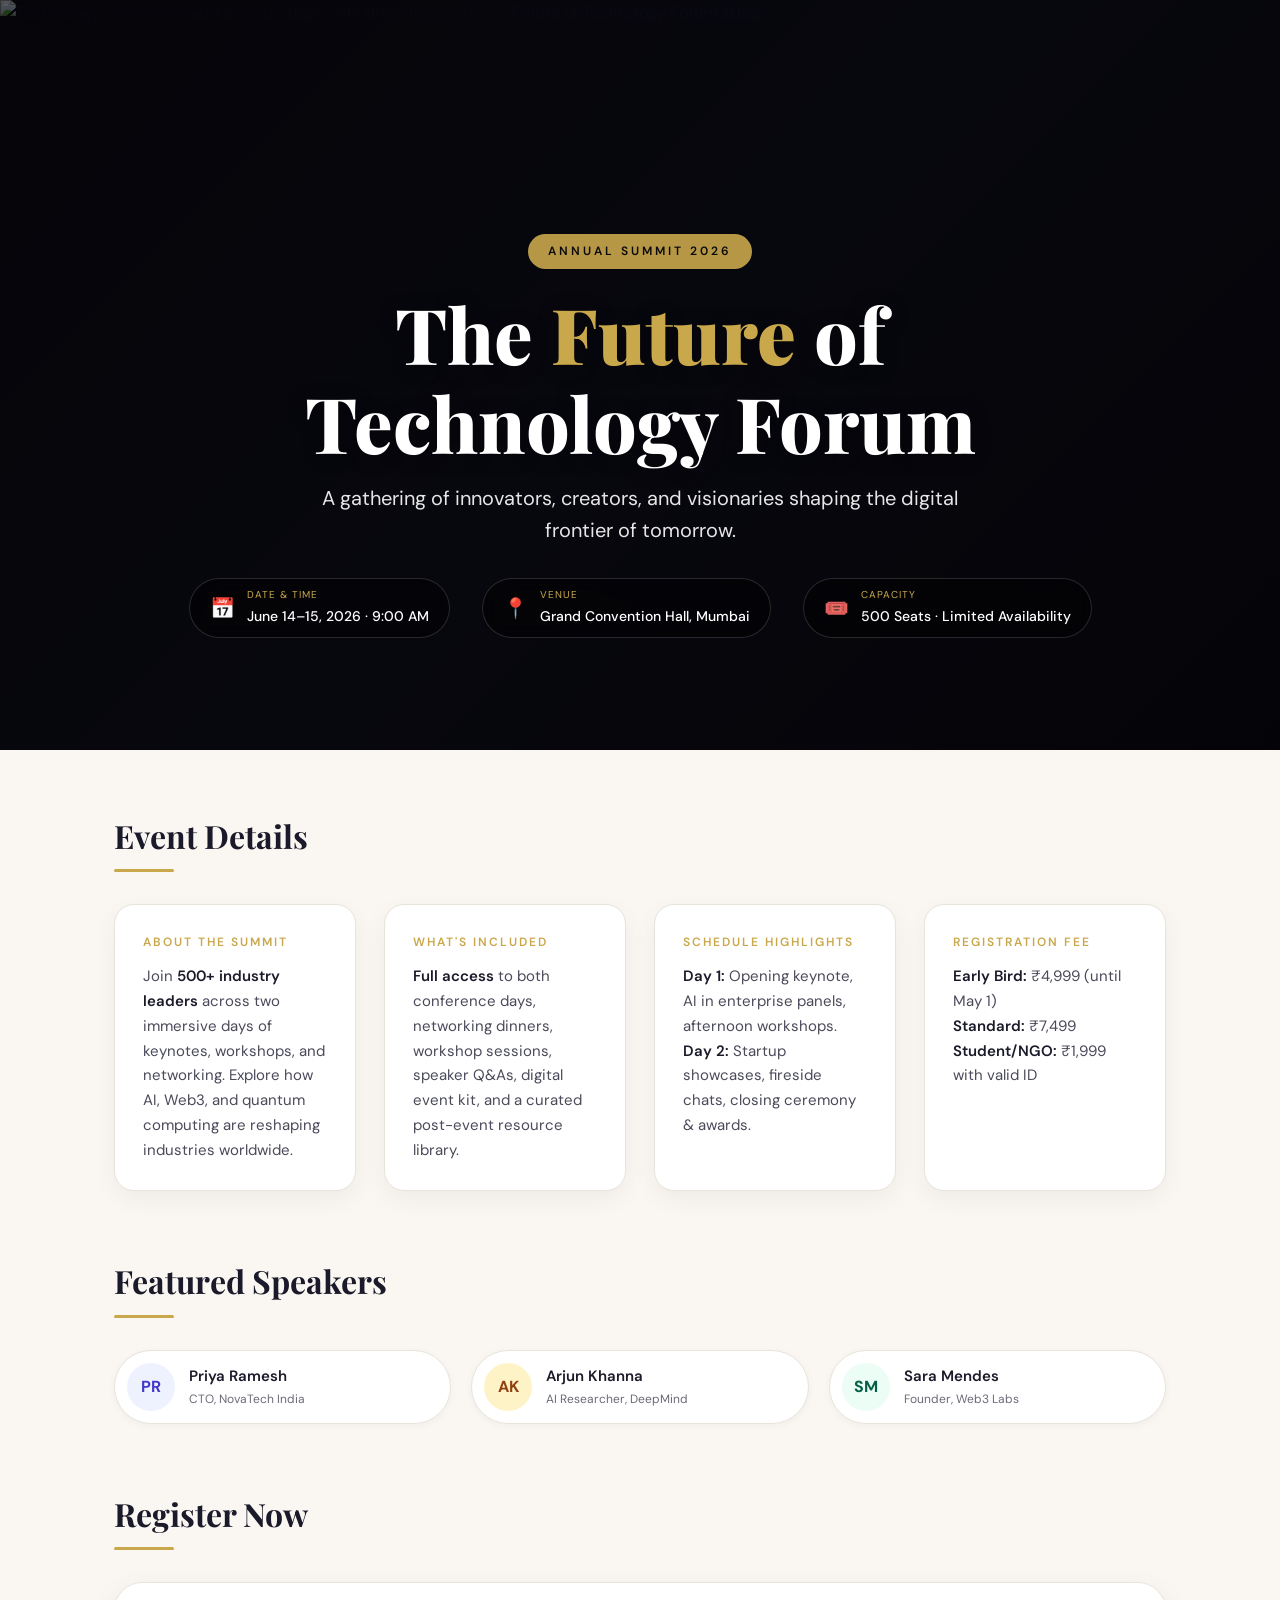
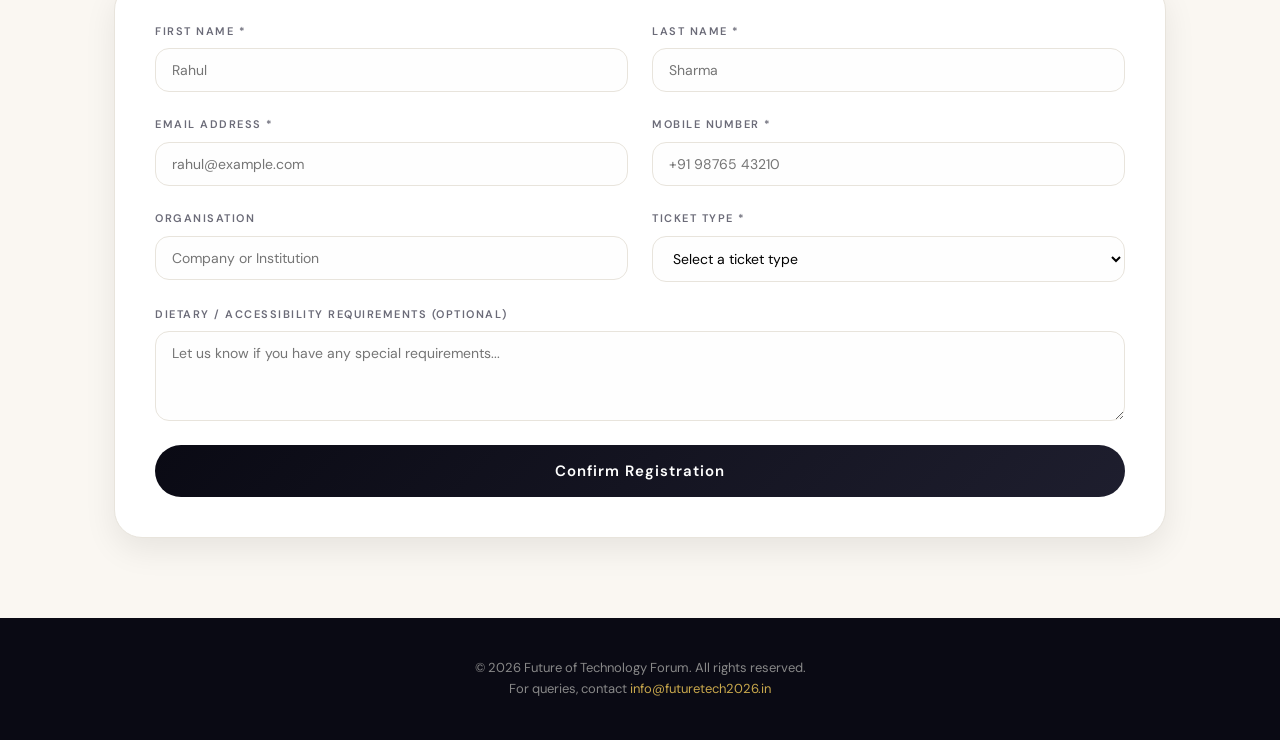
==== commit 1136c569: "Update index.html" ====
--- a/index.html
+++ b/index.html
@@ -3,477 +3,392 @@
 <head>
   <meta charset="UTF-8" />
   <meta name="viewport" content="width=device-width, initial-scale=1.0"/>
-  <title>TechConf 2026 | Complete Registration</title>
-  <meta name="description" content="Complete your registration for TechConf 2026">
+  <title>Future of Technology Forum 2026 | Register Now</title>
   
-  <link href="https://fonts.googleapis.com/css2?family=Inter:opsz,wght@14..32,300;400;500;600;700;800&display=swap" rel="stylesheet">
-  <link rel="stylesheet" href="https://cdnjs.cloudflare.com/ajax/libs/font-awesome/6.5.1/css/all.min.css">
+  <!-- Google Fonts -->
+  <link href="https://fonts.googleapis.com/css2?family=Playfair+Display:wght@400;700;900&family=DM+Sans:wght@300;400;500;600;700&display=swap" rel="stylesheet">
   
   <style>
-    * {
+    /* ============================================================
+       EXTERNAL CSS STYLESHEET — Full styling for event registration
+       ============================================================ */
+    
+    *, *::before, *::after {
+      box-sizing: border-box;
       margin: 0;
       padding: 0;
-      box-sizing: border-box;
     }
 
     :root {
-      --primary: #0066CC;
-      --primary-dark: #004999;
-      --primary-light: #E6F2FF;
-      --secondary: #00A3A3;
-      --dark: #1A1A2E;
-      --gray-50: #F9FAFB;
-      --gray-100: #F3F4F6;
-      --gray-200: #E5E7EB;
-      --gray-600: #4B5563;
-      --gray-700: #374151;
-      --gray-900: #111827;
-      --success: #059669;
-      --error: #DC2626;
-      --warning: #F59E0B;
+      --gold: #C9A84C;
+      --gold-light: #e2c87a;
+      --dark: #0a0a14;
+      --dark-soft: #13131f;
+      --cream: #FAF7F2;
+      --text: #1a1a2a;
+      --text-light: #4a4a5a;
+      --muted: #6b6b78;
+      --border: #e8e4dc;
+      --success: #2d6a4f;
+      --error: #dc2626;
+      --font-display: 'Playfair Display', Georgia, serif;
+      --font-body: 'DM Sans', sans-serif;
     }
 
     body {
-      font-family: 'Inter', sans-serif;
-      background: linear-gradient(180deg, #FFFFFF 0%, #F9FAFB 100%);
-      color: var(--gray-900);
-      line-height: 1.5;
-    }
-
-    /* Navigation */
-    .navbar {
-      position: fixed;
+      font-family: var(--font-body);
+      background: var(--cream);
+      color: var(--text);
+      line-height: 1.6;
+    }
+
+    /* ========== IMAGE BANNER SECTION ========== */
+    .hero-banner {
+      position: relative;
+      width: 100%;
+      height: 85vh;
+      min-height: 550px;
+      max-height: 750px;
+      overflow: hidden;
+      background: var(--dark);
+    }
+
+    .hero-banner-image {
+      width: 100%;
+      height: 100%;
+      object-fit: cover;
+      object-position: center 30%;
+      filter: brightness(0.75) contrast(1.05);
+      transition: transform 0.4s ease, filter 0.4s ease;
+    }
+
+    .hero-banner:hover .hero-banner-image {
+      transform: scale(1.02);
+      filter: brightness(0.8) contrast(1.08);
+    }
+
+    .hero-overlay {
+      position: absolute;
       top: 0;
       left: 0;
       right: 0;
-      background: rgba(255,255,255,0.96);
-      backdrop-filter: blur(10px);
-      z-index: 100;
-      padding: 1rem 2rem;
-      border-bottom: 1px solid var(--gray-200);
-    }
-
-    .nav-container {
-      max-width: 1280px;
+      bottom: 0;
+      background: linear-gradient(135deg, rgba(0,0,0,0.55) 0%, rgba(0,0,0,0.3) 50%, rgba(0,0,0,0.6) 100%);
+      z-index: 1;
+    }
+
+    .hero-content {
+      position: absolute;
+      bottom: 15%;
+      left: 0;
+      right: 0;
+      text-align: center;
+      z-index: 2;
+      padding: 0 24px;
+      animation: fadeUp 0.9s ease-out;
+    }
+
+    @keyframes fadeUp {
+      from {
+        opacity: 0;
+        transform: translateY(30px);
+      }
+      to {
+        opacity: 1;
+        transform: translateY(0);
+      }
+    }
+
+    .hero-badge {
+      display: inline-block;
+      background: rgba(201, 168, 76, 0.9);
+      backdrop-filter: blur(4px);
+      color: #0a0a0a;
+      font-size: 12px;
+      font-weight: 600;
+      letter-spacing: 3px;
+      text-transform: uppercase;
+      padding: 8px 20px;
+      border-radius: 40px;
+      margin-bottom: 20px;
+    }
+
+    .hero-content h1 {
+      font-family: var(--font-display);
+      font-size: clamp(2.5rem, 6vw, 4.8rem);
+      font-weight: 800;
+      color: white;
+      line-height: 1.15;
+      margin-bottom: 16px;
+      text-shadow: 0 2px 20px rgba(0,0,0,0.3);
+    }
+
+    .hero-content h1 em {
+      color: var(--gold);
+      font-style: normal;
+      font-weight: 900;
+    }
+
+    .hero-sub {
+      font-size: clamp(1rem, 2vw, 1.25rem);
+      color: rgba(255,255,255,0.9);
+      max-width: 650px;
       margin: 0 auto;
+      font-weight: 400;
+    }
+
+    .hero-meta {
       display: flex;
-      justify-content: space-between;
-      align-items: center;
-    }
-
-    .logo {
-      font-size: 1.5rem;
-      font-weight: 800;
-      background: linear-gradient(135deg, var(--primary), var(--secondary));
-      -webkit-background-clip: text;
-      background-clip: text;
-      color: transparent;
-    }
-
-    .user-info {
+      justify-content: center;
+      gap: 32px;
+      margin-top: 32px;
+      flex-wrap: wrap;
+    }
+
+    .hero-meta-item {
       display: flex;
       align-items: center;
-      gap: 1rem;
-    }
-
-    .user-email {
-      font-size: 0.85rem;
-      color: var(--gray-600);
-    }
-
-    .logout-btn {
-      background: none;
-      border: 1px solid var(--gray-200);
-      padding: 0.4rem 1rem;
-      border-radius: 40px;
-      cursor: pointer;
-      font-size: 0.8rem;
-      transition: all 0.2s;
-    }
-
-    .logout-btn:hover {
-      background: var(--error);
+      gap: 12px;
+      background: rgba(0,0,0,0.4);
+      backdrop-filter: blur(8px);
+      padding: 8px 20px;
+      border-radius: 60px;
+      border: 1px solid rgba(255,255,255,0.15);
+    }
+
+    .hero-meta-icon {
+      font-size: 20px;
+    }
+
+    .hero-meta-text {
+      text-align: left;
+    }
+
+    .hero-meta-label {
+      font-size: 10px;
+      text-transform: uppercase;
+      letter-spacing: 1px;
+      color: var(--gold);
+      display: block;
+    }
+
+    .hero-meta-value {
+      font-size: 14px;
+      font-weight: 500;
       color: white;
-      border-color: var(--error);
-    }
-
-    /* Hero Banner */
-    .hero {
-      position: relative;
-      min-height: 85vh;
+    }
+
+    /* ========== MAIN CONTENT ========== */
+    .main {
+      max-width: 1100px;
+      margin: 60px auto 80px;
+      padding: 0 24px;
+    }
+
+    section {
+      margin-bottom: 64px;
+    }
+
+    .section-title {
+      font-family: var(--font-display);
+      font-size: 2rem;
+      font-weight: 700;
+      margin-bottom: 8px;
+      color: var(--text);
+    }
+
+    .section-line {
+      width: 60px;
+      height: 3px;
+      background: var(--gold);
+      margin-bottom: 32px;
+      border-radius: 2px;
+    }
+
+    /* Event Details Grid */
+    .details-grid {
+      display: grid;
+      grid-template-columns: repeat(auto-fit, minmax(240px, 1fr));
+      gap: 28px;
+    }
+
+    .detail-card {
+      background: white;
+      border-radius: 20px;
+      padding: 28px;
+      box-shadow: 0 8px 24px rgba(0,0,0,0.05);
+      transition: transform 0.2s, box-shadow 0.2s;
+      border: 1px solid var(--border);
+    }
+
+    .detail-card:hover {
+      transform: translateY(-4px);
+      box-shadow: 0 16px 32px rgba(0,0,0,0.1);
+    }
+
+    .detail-card h3 {
+      font-size: 12px;
+      text-transform: uppercase;
+      letter-spacing: 2px;
+      color: var(--gold);
+      margin-bottom: 12px;
+      font-weight: 600;
+    }
+
+    .detail-card p {
+      font-size: 15px;
+      color: var(--text-light);
+      line-height: 1.65;
+    }
+
+    .detail-card strong {
+      color: var(--text);
+      font-weight: 600;
+    }
+
+    /* Speakers */
+    .speaker-row {
       display: flex;
-      align-items: center;
-      justify-content: center;
-      text-align: center;
-      padding: 120px 24px 80px;
-      background: linear-gradient(135deg, #0A0A2A 0%, #1A1A3E 50%, #0A0A2A 100%);
-      overflow: hidden;
-    }
-
-    .hero-bg-image {
-      position: absolute;
-      top: 0;
-      left: 0;
-      width: 100%;
-      height: 100%;
-      object-fit: cover;
-      opacity: 0.3;
-      mix-blend-mode: overlay;
-    }
-
-    .hero-content {
-      position: relative;
-      z-index: 2;
-      max-width: 800px;
-      margin: 0 auto;
-    }
-
-    .hero-badge {
-      display: inline-block;
-      background: rgba(0,102,204,0.15);
-      backdrop-filter: blur(4px);
-      color: var(--primary);
-      font-size: 0.8rem;
-      font-weight: 600;
-      padding: 0.5rem 1rem;
-      border-radius: 40px;
-      margin-bottom: 1.5rem;
-      border: 1px solid rgba(0,102,204,0.3);
-    }
-
-    .hero h1 {
-      font-size: clamp(2.5rem, 6vw, 4.5rem);
-      font-weight: 800;
-      color: white;
-      line-height: 1.2;
-      margin-bottom: 1.25rem;
-    }
-
-    .hero h1 span {
-      background: linear-gradient(135deg, #60A5FA, #3B82F6);
-      -webkit-background-clip: text;
-      background-clip: text;
-      color: transparent;
-    }
-
-    .hero-sub {
-      font-size: 1.2rem;
-      color: rgba(255,255,255,0.8);
-      margin-bottom: 2rem;
-    }
-
-    .hero-stats {
-      display: flex;
-      justify-content: center;
-      gap: 3rem;
+      gap: 20px;
       flex-wrap: wrap;
-      margin-top: 2rem;
-    }
-
-    .stat {
-      text-align: center;
-    }
-
-    .stat-number {
-      font-size: 2rem;
-      font-weight: 800;
-      color: white;
-    }
-
-    .stat-label {
-      font-size: 0.8rem;
-      color: rgba(255,255,255,0.6);
-    }
-
-    /* Container */
-    .container {
-      max-width: 1280px;
-      margin: 0 auto;
-      padding: 4rem 2rem;
-    }
-
-    /* Features Grid */
-    .features-grid {
-      display: grid;
-      grid-template-columns: repeat(auto-fit, minmax(300px, 1fr));
-      gap: 2rem;
-      margin: 3rem 0;
-    }
-
-    .feature-card {
-      background: white;
-      padding: 2rem;
-      border-radius: 24px;
-      box-shadow: 0 4px 6px -1px rgb(0 0 0 / 0.1);
-      transition: transform 0.2s, box-shadow 0.2s;
-      border: 1px solid var(--gray-200);
-      text-align: center;
-    }
-
-    .feature-card:hover {
-      transform: translateY(-4px);
-      box-shadow: 0 20px 25px -5px rgb(0 0 0 / 0.1);
-    }
-
-    .feature-icon {
-      width: 64px;
-      height: 64px;
-      background: var(--primary-light);
-      border-radius: 20px;
-      display: flex;
-      align-items: center;
-      justify-content: center;
-      margin: 0 auto 1.25rem;
-    }
-
-    .feature-icon i {
-      font-size: 2rem;
-      color: var(--primary);
-    }
-
-    .feature-card h3 {
-      font-size: 1.3rem;
-      font-weight: 700;
-      margin-bottom: 0.75rem;
-    }
-
-    .feature-card p {
-      color: var(--gray-600);
-      line-height: 1.6;
-    }
-
-    .live-counter {
-      margin-top: 1rem;
-      font-size: 2rem;
-      font-weight: 800;
-      color: var(--primary);
-      background: var(--gray-100);
-      display: inline-block;
-      padding: 0.25rem 1rem;
-      border-radius: 60px;
-    }
-
-    .counter-label {
-      font-size: 0.85rem;
-      color: var(--gray-600);
-      margin-top: 0.5rem;
-    }
-
-    /* Two Column Layout */
-    .event-layout {
-      display: grid;
-      grid-template-columns: 1fr 1fr;
-      gap: 3rem;
-      margin: 3rem 0;
-    }
-
-    @media (max-width: 768px) {
-      .event-layout {
-        grid-template-columns: 1fr;
-      }
-    }
-
-    /* Event Details */
-    .event-info {
-      background: white;
-      border-radius: 32px;
-      padding: 2rem;
-      box-shadow: 0 10px 15px -3px rgb(0 0 0 / 0.1);
-      border: 1px solid var(--gray-200);
-    }
-
-    .event-info h2 {
-      font-size: 1.8rem;
-      font-weight: 700;
-      margin-bottom: 1rem;
-    }
-
-    .info-list {
-      list-style: none;
-      margin: 1.5rem 0;
-    }
-
-    .info-list li {
-      display: flex;
-      align-items: center;
-      gap: 1rem;
-      padding: 0.75rem 0;
-      border-bottom: 1px solid var(--gray-200);
-    }
-
-    .info-list li i {
-      width: 24px;
-      color: var(--primary);
-      font-size: 1.2rem;
-    }
-
-    .speaker-list {
-      display: flex;
-      flex-direction: column;
-      gap: 1rem;
-      margin-top: 1rem;
     }
 
     .speaker {
       display: flex;
       align-items: center;
-      gap: 1rem;
-      padding: 0.75rem;
-      background: var(--gray-50);
+      gap: 14px;
+      background: white;
       border-radius: 60px;
-    }
-
-    .speaker-avatar {
+      padding: 12px 24px 12px 12px;
+      flex: 1;
+      min-width: 200px;
+      box-shadow: 0 2px 8px rgba(0,0,0,0.04);
+      border: 1px solid var(--border);
+    }
+
+    .avatar {
       width: 48px;
       height: 48px;
-      background: var(--primary-light);
       border-radius: 50%;
       display: flex;
       align-items: center;
       justify-content: center;
       font-weight: 700;
-      color: var(--primary);
-    }
-
-    .venue-image {
-      margin-top: 1.5rem;
-      border-radius: 20px;
-      overflow: hidden;
-      box-shadow: 0 8px 20px rgba(0,0,0,0.1);
-    }
-
-    .venue-image img {
-      width: 100%;
-      height: auto;
-      display: block;
-      transition: transform 0.3s ease;
-    }
-
-    .venue-image img:hover {
-      transform: scale(1.02);
-    }
-
-    .image-caption {
-      font-size: 0.75rem;
-      color: var(--gray-600);
-      text-align: center;
-      margin-top: 0.5rem;
-    }
-
-    /* Registration Card */
-    .reg-card {
+      font-size: 16px;
+    }
+
+    .speaker-name {
+      font-weight: 600;
+      font-size: 15px;
+      color: var(--text);
+    }
+
+    .speaker-role {
+      font-size: 12px;
+      color: var(--muted);
+      margin-top: 2px;
+    }
+
+    /* Form Section */
+    .form-section {
       background: white;
-      border-radius: 32px;
-      padding: 2rem;
-      box-shadow: 0 20px 25px -5px rgb(0 0 0 / 0.1);
-      border: 1px solid var(--gray-200);
-    }
-
-    .reg-card h2 {
-      font-size: 1.8rem;
-      font-weight: 700;
-      margin-bottom: 0.5rem;
-    }
-
-    .reg-card p {
-      color: var(--gray-600);
-      margin-bottom: 1.5rem;
+      border-radius: 28px;
+      padding: 40px;
+      box-shadow: 0 12px 32px rgba(0,0,0,0.08);
+      border: 1px solid var(--border);
+    }
+
+    .form-row {
+      display: grid;
+      grid-template-columns: 1fr 1fr;
+      gap: 24px;
+      margin-bottom: 24px;
     }
 
     .form-group {
-      margin-bottom: 1.25rem;
-    }
-
-    .form-group label {
-      display: block;
+      display: flex;
+      flex-direction: column;
+      gap: 8px;
+    }
+
+    .form-group.full {
+      grid-column: 1 / -1;
+    }
+
+    label {
+      font-size: 11px;
+      text-transform: uppercase;
+      letter-spacing: 1.5px;
+      color: var(--muted);
       font-weight: 600;
-      margin-bottom: 0.5rem;
-      font-size: 0.85rem;
-      color: var(--gray-700);
-    }
-
-    .form-group label .required {
-      color: var(--error);
-      margin-left: 2px;
-    }
-
-    .form-group input,
-    .form-group select,
-    .form-group textarea {
-      width: 100%;
-      padding: 0.875rem 1rem;
-      border: 1.5px solid var(--gray-200);
-      border-radius: 16px;
-      font-family: 'Inter', sans-serif;
-      font-size: 1rem;
+    }
+
+    input, select, textarea {
+      border: 1.5px solid var(--border);
+      border-radius: 14px;
+      padding: 12px 16px;
+      font-family: var(--font-body);
+      font-size: 14px;
+      background: #fefefe;
       transition: all 0.2s;
     }
 
-    .form-group input:focus,
-    .form-group select:focus,
-    .form-group textarea:focus {
+    input:focus, select:focus, textarea:focus {
       outline: none;
-      border-color: var(--primary);
-      box-shadow: 0 0 0 3px rgba(0,102,204,0.1);
-    }
-
-    .form-group input.error {
+      border-color: var(--gold);
+      box-shadow: 0 0 0 3px rgba(201,168,76,0.15);
+    }
+
+    input.error, select.error {
       border-color: var(--error);
     }
 
-    .form-group input.valid {
-      border-color: var(--success);
+    textarea {
+      resize: vertical;
+      min-height: 90px;
     }
 
     .error-msg {
-      font-size: 0.75rem;
+      font-size: 11px;
       color: var(--error);
       display: none;
-      margin-top: 0.25rem;
+      margin-top: 4px;
     }
 
     .error-msg.show {
       display: block;
     }
 
-    .valid-msg {
-      font-size: 0.75rem;
-      color: var(--success);
-      display: none;
-      margin-top: 0.25rem;
-    }
-
-    .valid-msg.show {
-      display: block;
-    }
-
     .submit-btn {
       width: 100%;
-      padding: 1rem;
-      background: linear-gradient(135deg, var(--primary), var(--secondary));
+      padding: 16px;
+      background: linear-gradient(135deg, var(--dark) 0%, #1e1e2e 100%);
       color: white;
       border: none;
       border-radius: 40px;
-      font-size: 1rem;
-      font-weight: 700;
+      font-family: var(--font-body);
+      font-size: 15px;
+      font-weight: 600;
+      letter-spacing: 1px;
       cursor: pointer;
       transition: all 0.2s;
+      margin-top: 12px;
       display: flex;
       align-items: center;
       justify-content: center;
-      gap: 0.5rem;
-      margin-top: 0.5rem;
+      gap: 10px;
     }
 
     .submit-btn:hover {
+      background: linear-gradient(135deg, #1a1a2a 0%, #2a2a3a 100%);
       transform: translateY(-2px);
-      box-shadow: 0 10px 15px -3px rgb(0 0 0 / 0.2);
+      box-shadow: 0 8px 20px rgba(0,0,0,0.2);
     }
 
     .submit-btn .spinner {
       display: none;
-      width: 20px;
-      height: 20px;
+      width: 18px;
+      height: 18px;
       border: 2px solid rgba(255,255,255,0.3);
       border-top-color: white;
       border-radius: 50%;
@@ -485,8 +400,8 @@
     }
 
     .submit-btn.loading {
+      opacity: 0.8;
       pointer-events: none;
-      opacity: 0.8;
     }
 
     @keyframes spin {
@@ -494,13 +409,13 @@
     }
 
     .firebase-error {
-      background: #FEF2F2;
+      background: #fee2e2;
       border-left: 4px solid var(--error);
-      padding: 0.75rem 1rem;
-      border-radius: 12px;
-      margin-top: 1rem;
-      font-size: 0.8rem;
-      color: #991B1B;
+      padding: 12px 16px;
+      border-radius: 14px;
+      margin-top: 16px;
+      font-size: 13px;
+      color: #991b1b;
       display: none;
     }
 
@@ -508,14 +423,14 @@
       display: block;
     }
 
-    /* Success Message */
+    /* Success Box */
     .success-box {
       display: none;
-      background: linear-gradient(135deg, #ECFDF5, #D1FAE5);
-      border-radius: 32px;
-      padding: 3rem 2rem;
+      background: linear-gradient(135deg, #f0faf5 0%, #e6f2ec 100%);
+      border-radius: 28px;
+      padding: 48px 32px;
       text-align: center;
-      margin-top: 2rem;
+      border: 1px solid rgba(45,106,79,0.2);
     }
 
     .success-box.show {
@@ -528,205 +443,261 @@
       to { opacity: 1; transform: scale(1); }
     }
 
-    .success-icon {
-      font-size: 4rem;
+    .success-box .check {
+      font-size: 56px;
+      background: var(--success);
+      color: white;
+      width: 80px;
+      height: 80px;
+      border-radius: 50%;
+      display: flex;
+      align-items: center;
+      justify-content: center;
+      margin: 0 auto 20px;
+    }
+
+    .success-box h3 {
+      font-family: var(--font-display);
+      font-size: 1.8rem;
       color: var(--success);
-      margin-bottom: 1rem;
-    }
-
-    .success-box h3 {
-      font-size: 1.8rem;
-      margin-bottom: 0.5rem;
+      margin-bottom: 12px;
+    }
+
+    .ticket-badge {
+      display: inline-block;
+      background: var(--gold);
+      color: #1a1a1a;
+      font-size: 11px;
+      letter-spacing: 2px;
+      text-transform: uppercase;
+      padding: 8px 24px;
+      border-radius: 40px;
+      margin-top: 20px;
+      font-weight: 600;
     }
 
     .ticket-id {
-      font-size: 0.75rem;
-      background: rgba(5,150,105,0.1);
-      padding: 0.5rem 1rem;
+      font-size: 11px;
+      background: #e8f0fe;
+      padding: 6px 14px;
       border-radius: 40px;
       display: inline-block;
-      margin-top: 1rem;
+      margin-top: 14px;
       font-family: monospace;
-    }
-
-    /* CTA Section */
-    .cta-section {
-      background: linear-gradient(135deg, var(--dark), #2D2D5E);
-      border-radius: 48px;
-      padding: 4rem 3rem;
-      text-align: center;
-      color: white;
-      margin-top: 3rem;
-    }
-
-    .cta-section h2 {
-      font-size: 2rem;
-      margin-bottom: 1rem;
+      color: #1e40af;
     }
 
     /* Footer */
     .footer {
-      background: var(--gray-900);
-      color: var(--gray-400);
-      padding: 3rem 2rem;
+      background: var(--dark);
+      color: #888;
       text-align: center;
-    }
-
-    @media (max-width: 640px) {
-      .nav-links {
-        display: none;
+      padding: 40px 24px;
+      font-size: 13px;
+    }
+
+    .footer a {
+      color: var(--gold);
+      text-decoration: none;
+    }
+
+    @media (max-width: 700px) {
+      .hero-banner {
+        height: 70vh;
+        min-height: 480px;
       }
-      .container {
-        padding: 2rem 1rem;
+      .hero-meta {
+        gap: 16px;
       }
-      .feature-card {
-        padding: 1.5rem;
+      .hero-meta-item {
+        padding: 5px 14px;
       }
-    }
-
-    .rupee-symbol {
-      font-weight: 600;
+      .form-row {
+        grid-template-columns: 1fr;
+        gap: 18px;
+      }
+      .form-section {
+        padding: 28px;
+      }
+      .section-title {
+        font-size: 1.6rem;
+      }
     }
   </style>
 </head>
 <body>
 
-  <!-- Navigation -->
-  <nav class="navbar">
-    <div class="nav-container">
-      <div class="logo">TechConf 2026</div>
-      <div class="user-info">
-        <span class="user-email" id="userEmailDisplay"></span>
-        <button class="logout-btn" id="logoutBtn">Sign Out</button>
+  <!-- ========== IMAGE BANNER SECTION ========== -->
+  <div class="hero-banner">
+    <img class="hero-banner-image" 
+         src="https://images.unsplash.com/photo-1540575467063-178a50c2df87?w=1600&h=900&fit=crop" 
+         alt="Technology conference audience on stage with dramatic lighting — Future of Technology Forum 2026"
+         loading="eager">
+    <div class="hero-overlay"></div>
+    <div class="hero-content">
+      <span class="hero-badge">Annual Summit 2026</span>
+      <h1>The <em>Future</em> of<br>Technology Forum</h1>
+      <p class="hero-sub">A gathering of innovators, creators, and visionaries shaping the digital frontier of tomorrow.</p>
+      <div class="hero-meta">
+        <div class="hero-meta-item">
+          <span class="hero-meta-icon">📅</span>
+          <div class="hero-meta-text">
+            <span class="hero-meta-label">Date & Time</span>
+            <span class="hero-meta-value">June 14–15, 2026 · 9:00 AM</span>
+          </div>
+        </div>
+        <div class="hero-meta-item">
+          <span class="hero-meta-icon">📍</span>
+          <div class="hero-meta-text">
+            <span class="hero-meta-label">Venue</span>
+            <span class="hero-meta-value">Grand Convention Hall, Mumbai</span>
+          </div>
+        </div>
+        <div class="hero-meta-item">
+          <span class="hero-meta-icon">🎟️</span>
+          <div class="hero-meta-text">
+            <span class="hero-meta-label">Capacity</span>
+            <span class="hero-meta-value">500 Seats · Limited Availability</span>
+          </div>
+        </div>
       </div>
     </div>
-  </nav>
-
-  <!-- Hero Banner -->
-  <section class="hero">
-    <img class="hero-bg-image" src="https://images.unsplash.com/photo-1540575467063-178a50c2df87?w=1600&h=900&fit=crop" alt="Tech conference audience">
-    <div class="hero-content">
-      <span class="hero-badge">🌟 Complete Your Registration</span>
-      <h1>Almost <span>There!</span></h1>
-      <p class="hero-sub">Complete the form below to secure your spot at TechConf 2026</p>
-      <div class="hero-stats">
-        <div class="stat"><div class="stat-number">50+</div><div class="stat-label">Speakers</div></div>
-        <div class="stat"><div class="stat-number">30+</div><div class="stat-label">Sessions</div></div>
-        <div class="stat"><div class="stat-number">2000+</div><div class="stat-label">Attendees</div></div>
+  </div>
+
+  <!-- MAIN CONTENT -->
+  <main class="main">
+
+    <!-- EVENT DETAILS -->
+    <section>
+      <h2 class="section-title">Event Details</h2>
+      <div class="section-line"></div>
+      <div class="details-grid">
+        <div class="detail-card">
+          <h3>About the Summit</h3>
+          <p>Join <strong>500+ industry leaders</strong> across two immersive days of keynotes, workshops, and networking. Explore how AI, Web3, and quantum computing are reshaping industries worldwide.</p>
+        </div>
+        <div class="detail-card">
+          <h3>What's Included</h3>
+          <p><strong>Full access</strong> to both conference days, networking dinners, workshop sessions, speaker Q&As, digital event kit, and a curated post-event resource library.</p>
+        </div>
+        <div class="detail-card">
+          <h3>Schedule Highlights</h3>
+          <p><strong>Day 1:</strong> Opening keynote, AI in enterprise panels, afternoon workshops.<br><strong>Day 2:</strong> Startup showcases, fireside chats, closing ceremony &amp; awards.</p>
+        </div>
+        <div class="detail-card">
+          <h3>Registration Fee</h3>
+          <p><strong>Early Bird:</strong> ₹4,999 (until May 1)<br><strong>Standard:</strong> ₹7,499<br><strong>Student/NGO:</strong> ₹1,999 with valid ID</p>
+        </div>
       </div>
-    </div>
-  </section>
-
-  <div class="container">
-    <!-- Features Section -->
-    <div class="features-grid">
-      <div class="feature-card"><div class="feature-icon"><i class="fas fa-calendar-alt"></i></div><h3>Seamless Registration</h3><p>Complete your registration in under 2 minutes.</p></div>
-      <div class="feature-card"><div class="feature-icon"><i class="fas fa-chart-line"></i></div><h3>Live Analytics</h3><p>Track real-time registration numbers.</p><div class="live-counter" id="liveRegCount">0</div></div>
-      <div class="feature-card"><div class="feature-icon"><i class="fas fa-envelope"></i></div><h3>Instant Confirmation</h3><p>Get immediate email confirmation after registration.</p></div>
-    </div>
-
-    <!-- Event Details + Registration Form -->
-    <div class="event-layout" id="register-section">
-      <!-- Left: Event Details -->
-      <div class="event-info" id="event-details">
-        <h2>Event Details</h2>
-        <ul class="info-list">
-          <li><i class="fas fa-calendar-week"></i> <span><strong>Date:</strong> June 18–20, 2026</span></li>
-          <li><i class="fas fa-map-marker-alt"></i> <span><strong>Venue:</strong> San Francisco Convention Center</span></li>
-          <li><i class="fas fa-clock"></i> <span><strong>Time:</strong> 9:00 AM – 6:00 PM (PDT)</span></li>
-          <li><i class="fas fa-ticket-alt"></i> <span><strong>Price:</strong> <span class="rupee-symbol">₹</span>24,999 Early Bird | <span class="rupee-symbol">₹</span>41,999 Regular | <span class="rupee-symbol">₹</span>66,999 VIP</span></li>
-        </ul>
-        <h3 style="margin: 1.5rem 0 0.75rem">✨ Featured Speakers</h3>
-        <div class="speaker-list">
-          <div class="speaker"><div class="speaker-avatar">PR</div><div><strong>Priya Ramesh</strong><br>CTO, NovaTech</div></div>
-          <div class="speaker"><div class="speaker-avatar">AK</div><div><strong>Arjun Khanna</strong><br>AI Researcher, DeepMind</div></div>
-          <div class="speaker"><div class="speaker-avatar">SM</div><div><strong>Sara Mendes</strong><br>Founder, Web3 Labs</div></div>
-        </div>
-        <div class="venue-image">
-          <img src="https://images.unsplash.com/photo-1505373877841-8d25f7d46678?w=600&h=300&fit=crop" alt="Modern auditorium with stage and podium">
-          <div class="image-caption"><i class="fas fa-microphone-alt"></i> Main Auditorium – TechConf 2026 Stage</div>
-        </div>
-        <p style="margin-top: 1.5rem; font-size: 0.9rem; color: var(--gray-600);"><i class="fas fa-check-circle" style="color: var(--success);"></i> Certificate of participation included</p>
+    </section>
+
+    <!-- SPEAKERS -->
+    <section class="speakers">
+      <h2 class="section-title">Featured Speakers</h2>
+      <div class="section-line"></div>
+      <div class="speaker-row">
+        <div class="speaker">
+          <div class="avatar" style="background:#EEF2FF;color:#4338CA">PR</div>
+          <div>
+            <div class="speaker-name">Priya Ramesh</div>
+            <div class="speaker-role">CTO, NovaTech India</div>
+          </div>
+        </div>
+        <div class="speaker">
+          <div class="avatar" style="background:#FEF3C7;color:#92400E">AK</div>
+          <div>
+            <div class="speaker-name">Arjun Khanna</div>
+            <div class="speaker-role">AI Researcher, DeepMind</div>
+          </div>
+        </div>
+        <div class="speaker">
+          <div class="avatar" style="background:#ECFDF5;color:#065F46">SM</div>
+          <div>
+            <div class="speaker-name">Sara Mendes</div>
+            <div class="speaker-role">Founder, Web3 Labs</div>
+          </div>
+        </div>
       </div>
-
-      <!-- Right: Registration Form -->
-      <div class="reg-card" id="formSection">
-        <h2>Secure Your Seat</h2>
-        <p>Complete the form below to finalize your registration</p>
-        
-        <div class="form-group">
-          <label>Full Name <span class="required">*</span></label>
-          <input type="text" id="fullname" placeholder="Enter your full name">
-          <span class="error-msg" id="nameError">Please enter your full name.</span>
-        </div>
-        
-        <div class="form-group">
-          <label>Email Address <span class="required">*</span></label>
-          <input type="email" id="email" placeholder="hello@example.com" readonly style="background: var(--gray-100); cursor: not-allowed;">
-          <span class="valid-msg" id="emailValid">✓ Email verified from login</span>
-        </div>
-        
-        <div class="form-group">
-          <label>Mobile Number <span class="required">*</span></label>
-          <input type="tel" id="mobile" placeholder="+1 123 456 7890">
-          <span class="error-msg" id="mobileError">Enter a valid mobile number (8-15 digits).</span>
-          <span class="valid-msg" id="mobileValid">✓ Valid mobile number format.</span>
-        </div>
-        
-        <div class="form-group">
-          <label>Ticket Type</label>
-          <select id="ticketType">
-            <option value="Early Bird — ₹24,999">🎟️ Early Bird – ₹24,999</option>
-            <option value="Regular — ₹41,999">🎫 Regular – ₹41,999</option>
-            <option value="VIP Pass — ₹66,999">👑 VIP Pass – ₹66,999</option>
-          </select>
-        </div>
-        
-        <div class="form-group">
-          <label>How did you hear about us?</label>
-          <select id="referral">
-            <option value="Social Media">Social Media</option>
-            <option value="Friend/Colleague">Friend/Colleague</option>
-            <option value="Online Ad">Online Ad</option>
-            <option value="Other">Other</option>
-          </select>
-        </div>
-        
-        <div class="form-group">
-          <label>Additional Notes (Optional)</label>
-          <textarea id="notes" rows="2" placeholder="Dietary restrictions, accessibility needs, or questions..."></textarea>
-        </div>
-        
-        <button class="submit-btn" id="submitBtn">Complete Registration <span class="spinner"></span> <i class="fas fa-arrow-right"></i></button>
-        <div id="firebaseError" class="firebase-error"></div>
+    </section>
+
+    <!-- REGISTRATION FORM -->
+    <section>
+      <h2 class="section-title">Register Now</h2>
+      <div class="section-line"></div>
+
+      <div class="form-section" id="formSection">
+        <div class="form-row">
+          <div class="form-group">
+            <label for="fname">First Name *</label>
+            <input type="text" id="fname" placeholder="Rahul">
+            <span class="error-msg" id="fname-err">Please enter your first name.</span>
+          </div>
+          <div class="form-group">
+            <label for="lname">Last Name *</label>
+            <input type="text" id="lname" placeholder="Sharma">
+            <span class="error-msg" id="lname-err">Please enter your last name.</span>
+          </div>
+        </div>
+        <div class="form-row">
+          <div class="form-group">
+            <label for="email">Email Address *</label>
+            <input type="email" id="email" placeholder="rahul@example.com">
+            <span class="error-msg" id="email-err">Please enter a valid email address.</span>
+          </div>
+          <div class="form-group">
+            <label for="mobile">Mobile Number *</label>
+            <input type="tel" id="mobile" placeholder="+91 98765 43210">
+            <span class="error-msg" id="mobile-err">Enter a valid 10-digit mobile number.</span>
+          </div>
+        </div>
+        <div class="form-row">
+          <div class="form-group">
+            <label for="org">Organisation</label>
+            <input type="text" id="org" placeholder="Company or Institution">
+          </div>
+          <div class="form-group">
+            <label for="ticket">Ticket Type *</label>
+            <select id="ticket">
+              <option value="">Select a ticket type</option>
+              <option>Early Bird — ₹4,999</option>
+              <option>Standard — ₹7,499</option>
+              <option>Student / NGO — ₹1,999</option>
+            </select>
+            <span class="error-msg" id="ticket-err">Please select a ticket type.</span>
+          </div>
+        </div>
+        <div class="form-row">
+          <div class="form-group full">
+            <label for="notes">Dietary / Accessibility Requirements (optional)</label>
+            <textarea id="notes" placeholder="Let us know if you have any special requirements..."></textarea>
+          </div>
+        </div>
+        <button class="submit-btn" id="submitBtn">Confirm Registration <span class="spinner"></span></button>
+        <div class="firebase-error" id="firebaseError"></div>
       </div>
-    </div>
-
-    <!-- Success Message -->
-    <div class="success-box" id="successBox">
-      <div class="success-icon"><i class="fas fa-check-circle"></i></div>
-      <h3>Registration Successful!</h3>
-      <p>Thank you for registering for TechConf 2026.<br>A confirmation email has been sent to your inbox.</p>
-      <div id="docIdDisplay" class="ticket-id"></div>
-      <button class="submit-btn" id="goToLoginBtn" style="margin-top: 1.5rem; background: var(--primary); width: auto; padding: 0.75rem 2rem; display: inline-block;">Sign Out</button>
-    </div>
-
-    <!-- CTA Section -->
-    <div class="cta-section">
-      <h2>Ready to shape the future?</h2>
-      <p>Join thousands of innovators already registered.</p>
-      <button class="btn-outline" style="background: white; color: var(--dark); margin-top: 1rem; border: none; padding: 0.75rem 2rem; border-radius: 40px; cursor: pointer;" onclick="window.location.href='main.html'">Sign In to Another Account →</button>
-    </div>
-  </div>
+
+      <!-- SUCCESS MESSAGE -->
+      <div class="success-box" id="success">
+        <div class="check">✓</div>
+        <h3>You're Registered!</h3>
+        <p>Thank you for signing up. A confirmation email has been sent to your inbox.<br>We look forward to seeing you at the Summit.</p>
+        <div class="ticket-badge">June 14–15 · Mumbai</div>
+        <div class="ticket-id" id="docIdDisplay"></div>
+      </div>
+    </section>
+  </main>
 
   <footer class="footer">
-    <p>© 2026 TechConf. All rights reserved.</p>
-    <p style="margin-top: 0.5rem;"><a href="#" style="color: var(--gray-400); text-decoration: none;">Privacy Policy</a> | <a href="#" style="color: var(--gray-400); text-decoration: none;">Terms of Service</a></p>
+    <p>© 2026 Future of Technology Forum. All rights reserved.</p>
+    <p>For queries, contact <a href="mailto:info@futuretech2026.in">info@futuretech2026.in</a></p>
   </footer>
 
   <script type="module">
-    import { initializeApp } from "https://www.gstatic.com/firebasejs/11.0.2/firebase-app.js";
-    import { getFirestore, collection, addDoc, serverTimestamp, onSnapshot, query, where, getDocs } from "https://www.gstatic.com/firebasejs/11.0.2/firebase-firestore.js";
+    // ============================================================
+    // 🔥 FIREBASE CONFIGURATION - TechConf 2026 (LIVE DATABASE)
+    // ============================================================
+    // This is the actual Firebase configuration from TechConf 2026
+    // Data will be stored in the "registrations" collection
     
     const firebaseConfig = {
       apiKey: "AIzaSyCK74_sA2tnd6U957bKKhGlD2GoQqvVJrs",
@@ -734,152 +705,128 @@
       projectId: "tech-conference-2026",
       storageBucket: "tech-conference-2026.firebasestorage.app",
       messagingSenderId: "339554087189",
-      appId: "1:339554087189:web:9908fbcbc5a15bd839391c"
+      appId: "1:339554087189:web:9908fbcbc5a15bd839391c",
+      measurementId: "G-11EHMGQ124"
     };
     
+    // Import Firebase modules
+    import { initializeApp } from "https://www.gstatic.com/firebasejs/11.0.2/firebase-app.js";
+    import { getFirestore, collection, addDoc, serverTimestamp } from "https://www.gstatic.com/firebasejs/11.0.2/firebase-firestore.js";
+    
+    // Initialize Firebase with TechConf 2026 config
     const app = initializeApp(firebaseConfig);
     const db = getFirestore(app);
-    
-    // Check authentication
-    const currentUser = JSON.parse(localStorage.getItem('currentUser'));
-    if (!currentUser) {
-      window.location.href = 'main.html';
-    }
-    
-    // Display user email
-    document.getElementById('userEmailDisplay').innerText = currentUser.email;
-    document.getElementById('email').value = currentUser.email;
-    document.getElementById('fullname').value = currentUser.name || '';
-    
-    // Update registration counter
-    onSnapshot(collection(db, "registrations"), (snapshot) => {
-      document.getElementById('liveRegCount').innerText = snapshot.size;
-    });
-    
-    // Check if already registered
-    async function checkAlreadyRegistered() {
-      const q = query(collection(db, "registrations"), where("email", "==", currentUser.email));
-      const snapshot = await getDocs(q);
-      if (!snapshot.empty) {
-        document.getElementById('formSection').style.display = 'none';
-        document.getElementById('successBox').classList.add('show');
-        document.getElementById('docIdDisplay').innerHTML = `You are already registered! Registration ID: ${snapshot.docs[0].id.substring(0,8)}...`;
-      }
-    }
-    checkAlreadyRegistered();
-    
-    // Validation
-    const fullnameInput = document.getElementById('fullname');
+    console.log("✅ Firebase connected successfully to TechConf 2026!");
+    
+    // DOM elements
+    const fnameInput = document.getElementById('fname');
+    const lnameInput = document.getElementById('lname');
+    const emailInput = document.getElementById('email');
     const mobileInput = document.getElementById('mobile');
+    const orgInput = document.getElementById('org');
+    const ticketSelect = document.getElementById('ticket');
+    const notesTextarea = document.getElementById('notes');
     const submitBtn = document.getElementById('submitBtn');
     const formSection = document.getElementById('formSection');
-    const successBox = document.getElementById('successBox');
-    
-    function validateMobile(mobile) {
-      let digits = mobile.replace(/[\s\-\+\(\)]/g, '');
-      return digits.length >= 8 && digits.length <= 15 && /^\d+$/.test(digits);
-    }
-    
-    function validateName() {
-      const isValid = fullnameInput.value.trim().length >= 2;
-      const errorSpan = document.getElementById('nameError');
-      if (!isValid && fullnameInput.value.length > 0) {
-        errorSpan.classList.add('show');
-      } else {
-        errorSpan.classList.remove('show');
-      }
+    const successBox = document.getElementById('success');
+    const firebaseErrorDiv = document.getElementById('firebaseError');
+    const docIdDisplay = document.getElementById('docIdDisplay');
+    
+    // Validation functions
+    function validateEmail(value) {
+      return /^[^\s@]+@[^\s@]+\.[^\s@]+$/.test(value.trim());
+    }
+    
+    function validateMobile(value) {
+      let digits = value.replace(/[\s\-\+\(\)]/g, '');
+      if (digits.length === 12 && digits.startsWith('91')) digits = digits.slice(2);
+      return /^[6-9]\d{9}$/.test(digits);
+    }
+    
+    function setFieldError(fieldId, hasError) {
+      const input = document.getElementById(fieldId);
+      const errorMsg = document.getElementById(fieldId + '-err');
+      if (input) hasError ? input.classList.add('error') : input.classList.remove('error');
+      if (errorMsg) hasError ? errorMsg.classList.add('show') : errorMsg.classList.remove('show');
+    }
+    
+    function validateForm() {
+      let isValid = true;
+      if (!fnameInput.value.trim()) { setFieldError('fname', true); isValid = false; } else { setFieldError('fname', false); }
+      if (!lnameInput.value.trim()) { setFieldError('lname', true); isValid = false; } else { setFieldError('lname', false); }
+      if (!validateEmail(emailInput.value)) { setFieldError('email', true); isValid = false; } else { setFieldError('email', false); }
+      if (!validateMobile(mobileInput.value)) { setFieldError('mobile', true); isValid = false; } else { setFieldError('mobile', false); }
+      if (!ticketSelect.value) { setFieldError('ticket', true); isValid = false; } else { setFieldError('ticket', false); }
       return isValid;
     }
     
-    function validateMobileField() {
-      const mobile = mobileInput.value;
-      const isValid = mobile.length === 0 || validateMobile(mobile);
-      const errorSpan = document.getElementById('mobileError');
-      const validSpan = document.getElementById('mobileValid');
-      
-      if (mobile.length > 0 && !isValid) {
-        errorSpan.classList.add('show');
-        validSpan.classList.remove('show');
-      } else if (mobile.length > 0 && isValid) {
-        errorSpan.classList.remove('show');
-        validSpan.classList.add('show');
-      } else {
-        errorSpan.classList.remove('show');
-        validSpan.classList.remove('show');
-      }
-      return isValid;
-    }
-    
-    fullnameInput.addEventListener('input', validateName);
-    mobileInput.addEventListener('input', validateMobileField);
-    
-    // Save to Firebase
+    // Save to Firebase (TechConf 2026 database)
     async function saveToFirebase(data) {
       const registrationsRef = collection(db, "registrations");
-      const docRef = await addDoc(registrationsRef, {
-        ...data,
-        registeredAt: serverTimestamp(),
-        status: "confirmed"
+      const docRef = await addDoc(registrationsRef, { 
+        ...data, 
+        registeredAt: serverTimestamp(), 
+        status: "confirmed",
+        source: "FutureTechForum2026"
       });
       return docRef.id;
     }
     
-    // Submit Handler
-    async function handleRegistration(e) {
+    // Submit handler
+    submitBtn.addEventListener('click', async (e) => {
       e.preventDefault();
-      document.getElementById('firebaseError').classList.remove('show');
+      firebaseErrorDiv.classList.remove('show');
       
-      const fullName = fullnameInput.value.trim();
-      const mobile = mobileInput.value.trim();
-      
-      if (!fullName) {
-        document.getElementById('nameError').classList.add('show');
-        return;
-      }
-      if (!mobile || !validateMobile(mobile)) {
-        document.getElementById('mobileError').classList.add('show');
-        return;
-      }
-      
-      const registrationData = {
-        fullName: fullName,
-        email: currentUser.email,
-        mobile: mobile,
-        ticketType: document.getElementById('ticketType').value,
-        referralSource: document.getElementById('referral').value,
-        additionalNotes: document.getElementById('notes').value.trim() || ""
-      };
+      if (!validateForm()) return;
       
       submitBtn.classList.add('loading');
       
       try {
+        const registrationData = {
+          firstName: fnameInput.value.trim(),
+          lastName: lnameInput.value.trim(),
+          fullName: `${fnameInput.value.trim()} ${lnameInput.value.trim()}`,
+          email: emailInput.value.trim().toLowerCase(),
+          mobile: mobileInput.value.trim(),
+          organisation: orgInput.value.trim() || "Not specified",
+          ticketType: ticketSelect.value,
+          specialRequirements: notesTextarea.value.trim() || "None",
+          registeredAtClient: new Date().toISOString(),
+          eventName: "Future of Technology Forum 2026"
+        };
+        
         const docId = await saveToFirebase(registrationData);
-        document.getElementById('docIdDisplay').textContent = `Registration ID: ${docId.substring(0, 8)}...`;
+        
+        if (docIdDisplay) {
+          docIdDisplay.textContent = `Registration ID: ${docId.substring(0, 8)}...`;
+        }
+        
+        // Hide form, show success message
         formSection.style.display = 'none';
         successBox.classList.add('show');
         successBox.scrollIntoView({ behavior: 'smooth', block: 'center' });
-        console.log("✅ Saved to Firebase! ID:", docId);
+        
+        console.log("✅ Registration saved to TechConf 2026 Firebase! Document ID:", docId);
+        console.log("📧 Confirmation email would be sent to:", registrationData.email);
+        
       } catch (error) {
-        const errorDiv = document.getElementById('firebaseError');
-        errorDiv.innerHTML = `❌ Failed to save: ${error.message}`;
-        errorDiv.classList.add('show');
+        console.error("❌ Firebase error:", error);
+        firebaseErrorDiv.textContent = `Registration failed: ${error.message}. Please check your connection and try again.`;
+        firebaseErrorDiv.classList.add('show');
       } finally {
         submitBtn.classList.remove('loading');
       }
-    }
-    
-    submitBtn.addEventListener('click', handleRegistration);
-    
-    // Logout
-    document.getElementById('logoutBtn').addEventListener('click', () => {
-      localStorage.removeItem('currentUser');
-      window.location.href = 'main.html';
     });
     
-    document.getElementById('goToLoginBtn')?.addEventListener('click', () => {
-      localStorage.removeItem('currentUser');
-      window.location.href = 'main.html';
-    });
+    // Live blur validation for better UX
+    fnameInput?.addEventListener('blur', () => setFieldError('fname', !fnameInput.value.trim()));
+    lnameInput?.addEventListener('blur', () => setFieldError('lname', !lnameInput.value.trim()));
+    emailInput?.addEventListener('blur', () => setFieldError('email', !validateEmail(emailInput.value)));
+    mobileInput?.addEventListener('blur', () => setFieldError('mobile', !validateMobile(mobileInput.value)));
+    ticketSelect?.addEventListener('change', () => setFieldError('ticket', !ticketSelect.value));
+    
+    console.log("🚀 Future of Technology Forum registration page ready!");
+    console.log("📊 Data will be stored in TechConf 2026 Firestore → 'registrations' collection");
   </script>
 </body>
 </html>
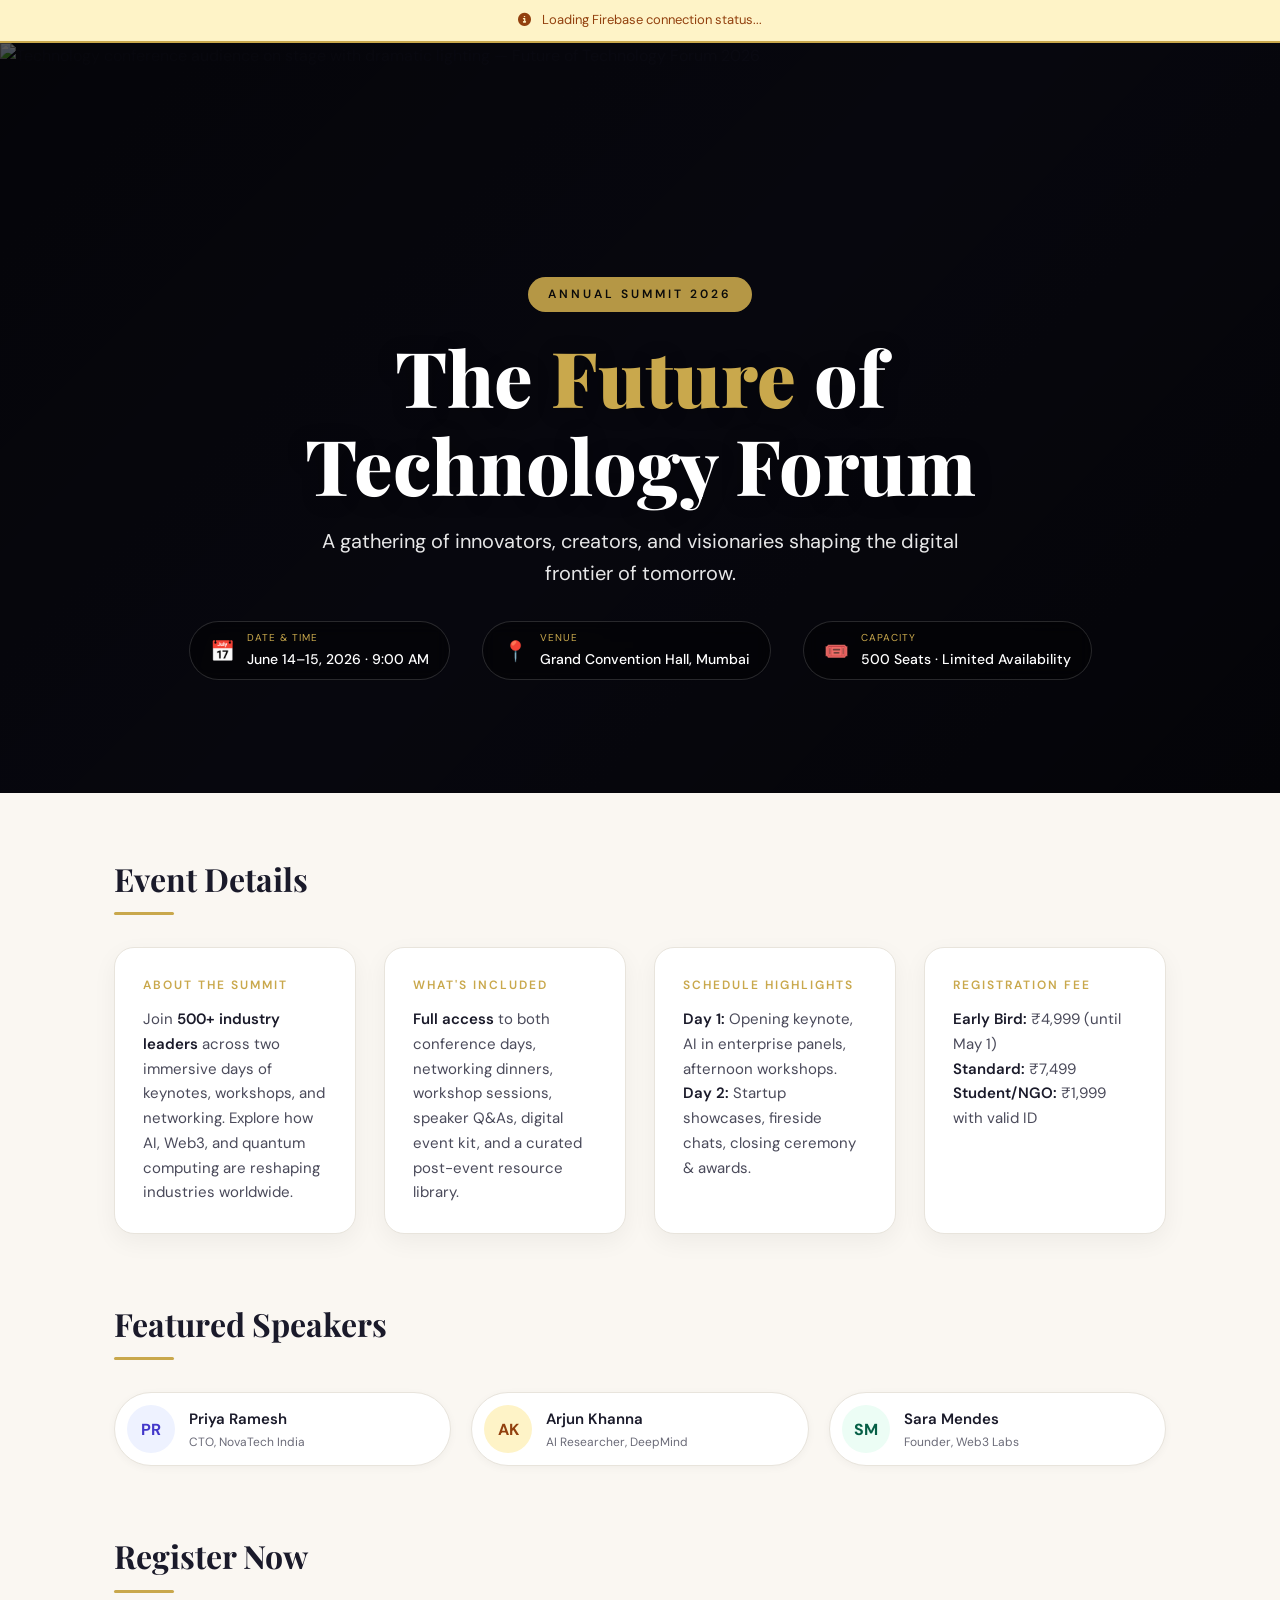
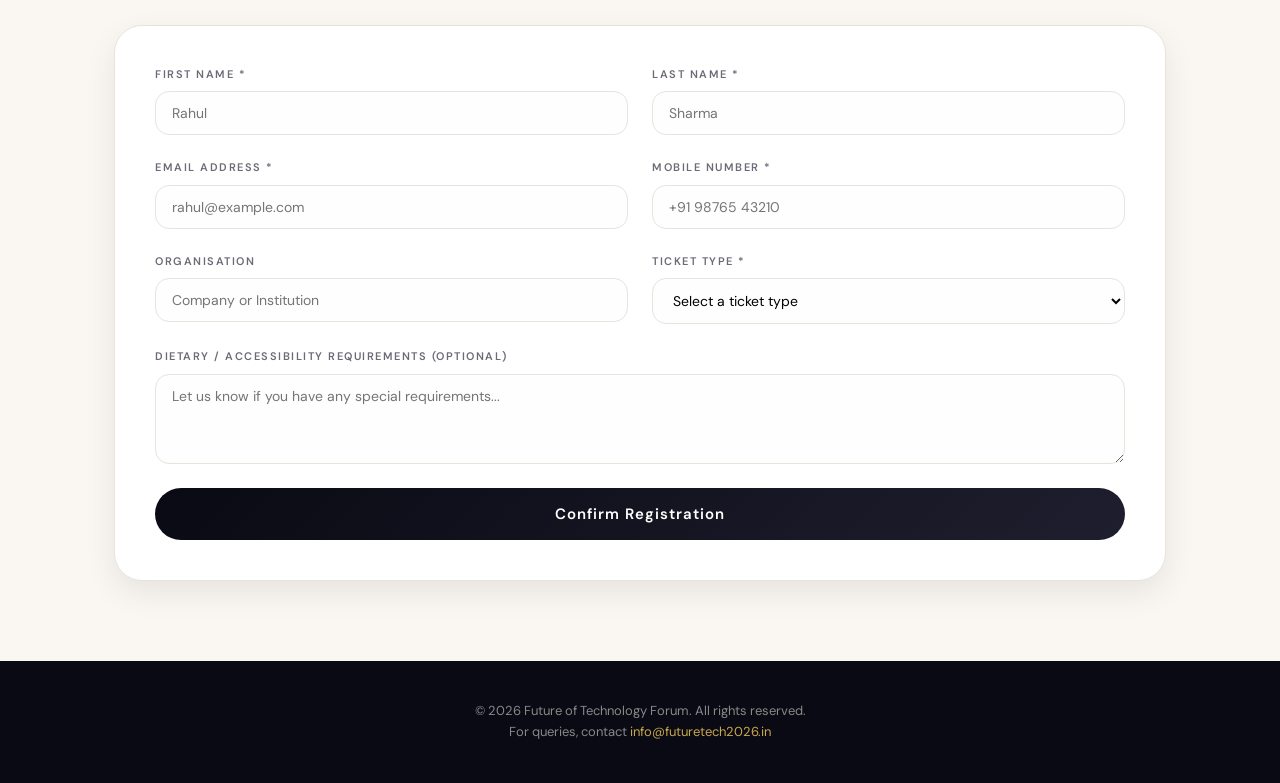
==== commit fd4c11a3: "Update index.html" ====
--- a/index.html
+++ b/index.html
@@ -499,6 +499,23 @@
     .footer a {
       color: var(--gold);
       text-decoration: none;
+    }
+
+    /* Demo Mode Banner */
+    .demo-banner {
+      background: #FEF3C7;
+      border-bottom: 2px solid var(--gold);
+      padding: 10px 20px;
+      text-align: center;
+      font-size: 13px;
+      color: #92400E;
+      position: sticky;
+      top: 0;
+      z-index: 100;
+    }
+
+    .demo-banner i {
+      margin-right: 8px;
     }
 
     @media (max-width: 700px) {
@@ -527,6 +544,12 @@
 </head>
 <body>
 
+  <!-- Demo Mode Notice -->
+  <div class="demo-banner" id="demoBanner">
+    <i class="fas fa-info-circle"></i> 
+    <span id="demoMessage">Loading Firebase connection status...</span>
+  </div>
+
   <!-- ========== IMAGE BANNER SECTION ========== -->
   <div class="hero-banner">
     <img class="hero-banner-image" 
@@ -692,12 +715,13 @@
     <p>For queries, contact <a href="mailto:info@futuretech2026.in">info@futuretech2026.in</a></p>
   </footer>
 
+  <!-- Font Awesome for icons -->
+  <link rel="stylesheet" href="https://cdnjs.cloudflare.com/ajax/libs/font-awesome/6.5.1/css/all.min.css">
+
   <script type="module">
     // ============================================================
-    // 🔥 FIREBASE CONFIGURATION - TechConf 2026 (LIVE DATABASE)
+    // 🔥 FIREBASE CONFIGURATION - TechConf 2026
     // ============================================================
-    // This is the actual Firebase configuration from TechConf 2026
-    // Data will be stored in the "registrations" collection
     
     const firebaseConfig = {
       apiKey: "AIzaSyCK74_sA2tnd6U957bKKhGlD2GoQqvVJrs",
@@ -711,12 +735,27 @@
     
     // Import Firebase modules
     import { initializeApp } from "https://www.gstatic.com/firebasejs/11.0.2/firebase-app.js";
-    import { getFirestore, collection, addDoc, serverTimestamp } from "https://www.gstatic.com/firebasejs/11.0.2/firebase-firestore.js";
-    
-    // Initialize Firebase with TechConf 2026 config
-    const app = initializeApp(firebaseConfig);
-    const db = getFirestore(app);
-    console.log("✅ Firebase connected successfully to TechConf 2026!");
+    import { getFirestore, collection, addDoc, serverTimestamp, connectFirestoreEmulator } from "https://www.gstatic.com/firebasejs/11.0.2/firebase-firestore.js";
+    
+    let db;
+    let firebaseAvailable = false;
+    const demoBannerSpan = document.getElementById('demoMessage');
+    
+    try {
+      // Initialize Firebase
+      const app = initializeApp(firebaseConfig);
+      db = getFirestore(app);
+      firebaseAvailable = true;
+      console.log("✅ Firebase connected successfully to TechConf 2026!");
+      demoBannerSpan.innerHTML = '<i class="fas fa-check-circle"></i> ✅ Connected to TechConf 2026 Firebase Database';
+      demoBannerSpan.style.color = '#065F46';
+      document.getElementById('demoBanner').style.background = '#D1FAE5';
+    } catch (error) {
+      console.error("❌ Firebase connection error:", error);
+      firebaseAvailable = false;
+      demoBannerSpan.innerHTML = '<i class="fas fa-exclamation-triangle"></i> ⚠️ Running in Demo Mode - Firebase connection failed. Data will be saved locally.';
+      demoBannerSpan.style.color = '#92400E';
+    }
     
     // DOM elements
     const fnameInput = document.getElementById('fname');
@@ -732,6 +771,9 @@
     const firebaseErrorDiv = document.getElementById('firebaseError');
     const docIdDisplay = document.getElementById('docIdDisplay');
     
+    // Local storage for demo mode
+    let localRegistrations = JSON.parse(localStorage.getItem('local_registrations') || '[]');
+    
     // Validation functions
     function validateEmail(value) {
       return /^[^\s@]+@[^\s@]+\.[^\s@]+$/.test(value.trim());
@@ -760,16 +802,38 @@
       return isValid;
     }
     
-    // Save to Firebase (TechConf 2026 database)
-    async function saveToFirebase(data) {
-      const registrationsRef = collection(db, "registrations");
-      const docRef = await addDoc(registrationsRef, { 
-        ...data, 
-        registeredAt: serverTimestamp(), 
-        status: "confirmed",
-        source: "FutureTechForum2026"
-      });
-      return docRef.id;
+    // Save to Firebase (TechConf 2026 database) or Local Storage
+    async function saveRegistration(data) {
+      if (firebaseAvailable && db) {
+        try {
+          const registrationsRef = collection(db, "registrations");
+          const docRef = await addDoc(registrationsRef, { 
+            ...data, 
+            registeredAt: serverTimestamp(), 
+            status: "confirmed",
+            source: "FutureTechForum2026"
+          });
+          return { success: true, id: docRef.id, source: 'firebase' };
+        } catch (firebaseError) {
+          console.warn("Firebase save failed, falling back to local storage:", firebaseError);
+          // Fall back to local storage
+          return saveToLocalStorage(data);
+        }
+      } else {
+        return saveToLocalStorage(data);
+      }
+    }
+    
+    function saveToLocalStorage(data) {
+      const registration = {
+        ...data,
+        id: 'local_' + Date.now() + '_' + Math.random().toString(36).substr(2, 9),
+        registeredAt: new Date().toISOString(),
+        status: "confirmed"
+      };
+      localRegistrations.push(registration);
+      localStorage.setItem('local_registrations', JSON.stringify(localRegistrations));
+      return { success: true, id: registration.id, source: 'local' };
     }
     
     // Submit handler
@@ -795,23 +859,31 @@
           eventName: "Future of Technology Forum 2026"
         };
         
-        const docId = await saveToFirebase(registrationData);
+        const result = await saveRegistration(registrationData);
         
-        if (docIdDisplay) {
-          docIdDisplay.textContent = `Registration ID: ${docId.substring(0, 8)}...`;
+        if (result.success) {
+          if (docIdDisplay) {
+            if (result.source === 'firebase') {
+              docIdDisplay.textContent = `Registration ID: ${result.id.substring(0, 8)}... (Saved to Firebase)`;
+            } else {
+              docIdDisplay.textContent = `Registration ID: ${result.id} (Saved Locally - Demo Mode)`;
+            }
+          }
+          
+          // Hide form, show success message
+          formSection.style.display = 'none';
+          successBox.classList.add('show');
+          successBox.scrollIntoView({ behavior: 'smooth', block: 'center' });
+          
+          console.log("✅ Registration saved! Source:", result.source, "ID:", result.id);
+          console.log("📧 Confirmation email would be sent to:", registrationData.email);
+        } else {
+          throw new Error("Save failed");
         }
         
-        // Hide form, show success message
-        formSection.style.display = 'none';
-        successBox.classList.add('show');
-        successBox.scrollIntoView({ behavior: 'smooth', block: 'center' });
-        
-        console.log("✅ Registration saved to TechConf 2026 Firebase! Document ID:", docId);
-        console.log("📧 Confirmation email would be sent to:", registrationData.email);
-        
       } catch (error) {
-        console.error("❌ Firebase error:", error);
-        firebaseErrorDiv.textContent = `Registration failed: ${error.message}. Please check your connection and try again.`;
+        console.error("❌ Registration error:", error);
+        firebaseErrorDiv.textContent = `Registration failed: ${error.message}. Please try again.`;
         firebaseErrorDiv.classList.add('show');
       } finally {
         submitBtn.classList.remove('loading');
@@ -826,7 +898,12 @@
     ticketSelect?.addEventListener('change', () => setFieldError('ticket', !ticketSelect.value));
     
     console.log("🚀 Future of Technology Forum registration page ready!");
-    console.log("📊 Data will be stored in TechConf 2026 Firestore → 'registrations' collection");
+    if (firebaseAvailable) {
+      console.log("📊 Data will be stored in TechConf 2026 Firestore → 'registrations' collection");
+    } else {
+      console.log("📊 Running in DEMO MODE - Data will be saved to localStorage");
+      console.log("💡 To enable Firebase, make sure you have proper CORS and network access");
+    }
   </script>
 </body>
 </html>
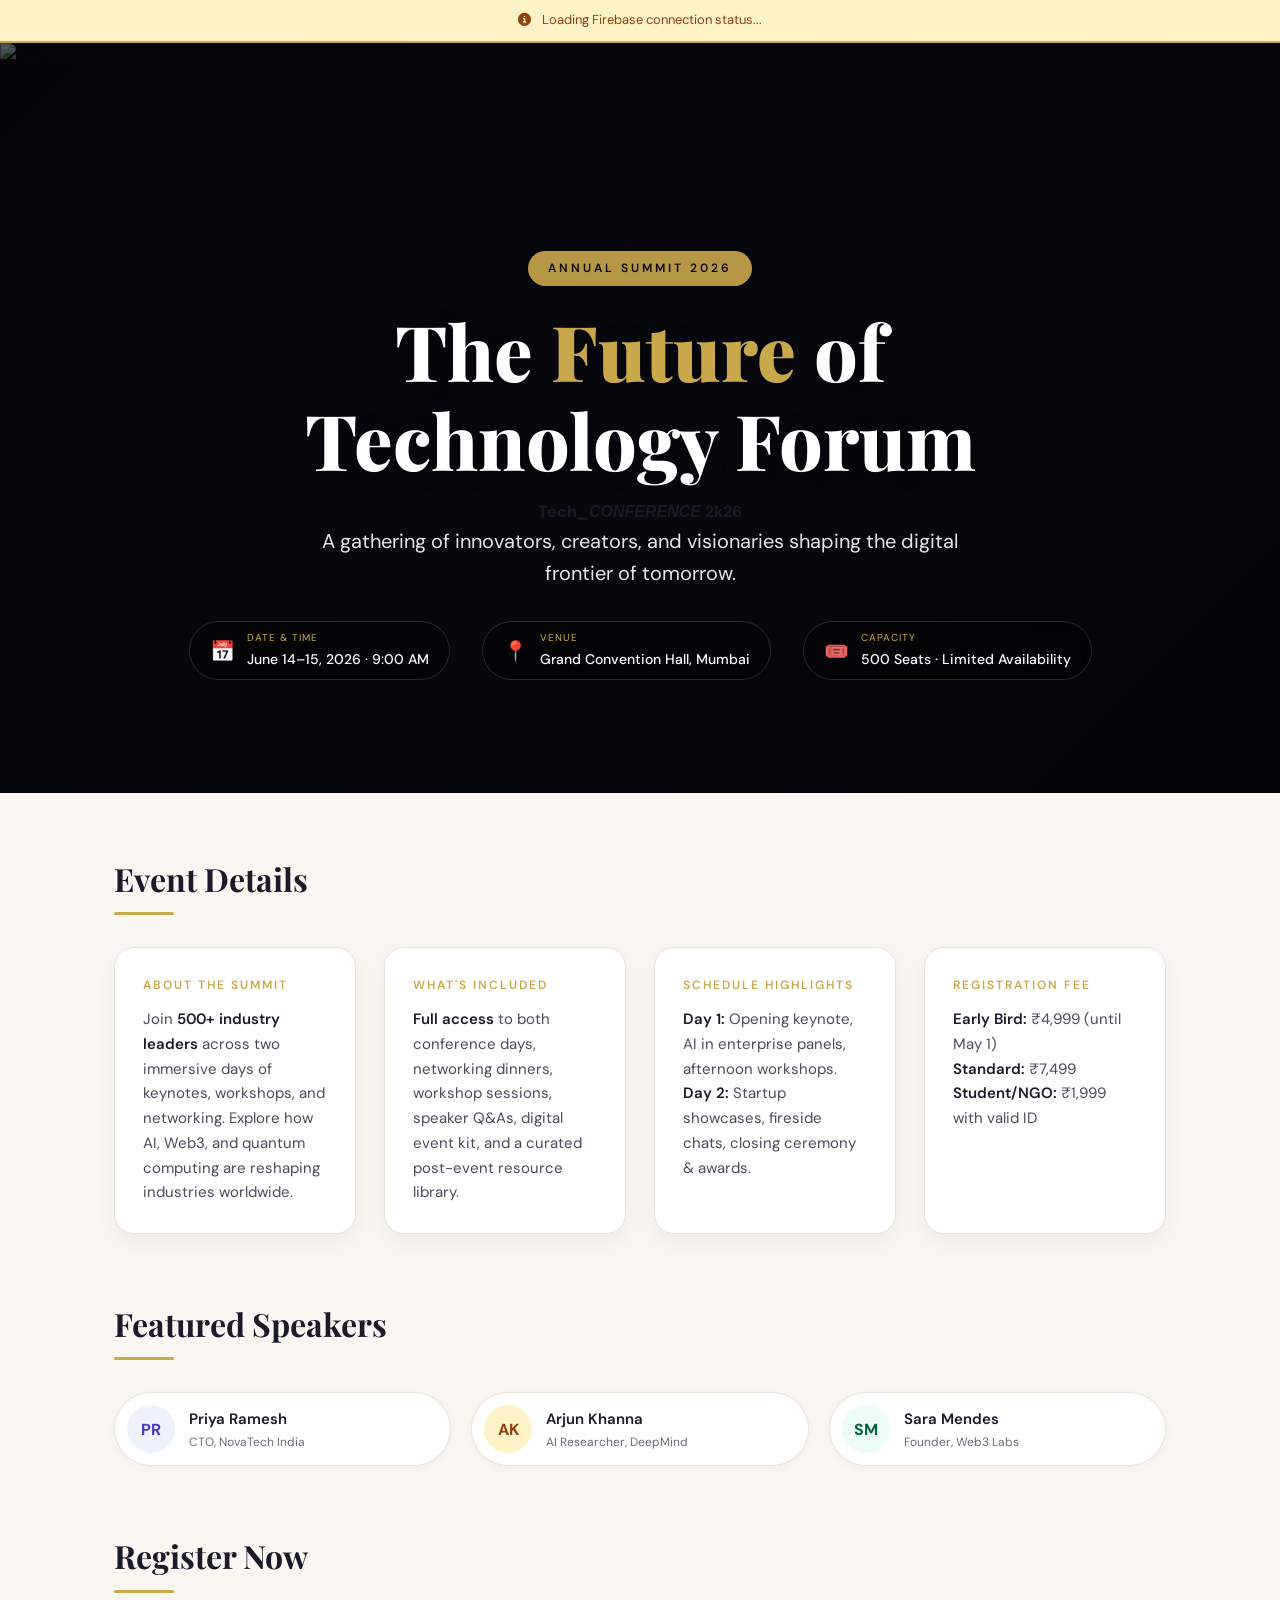
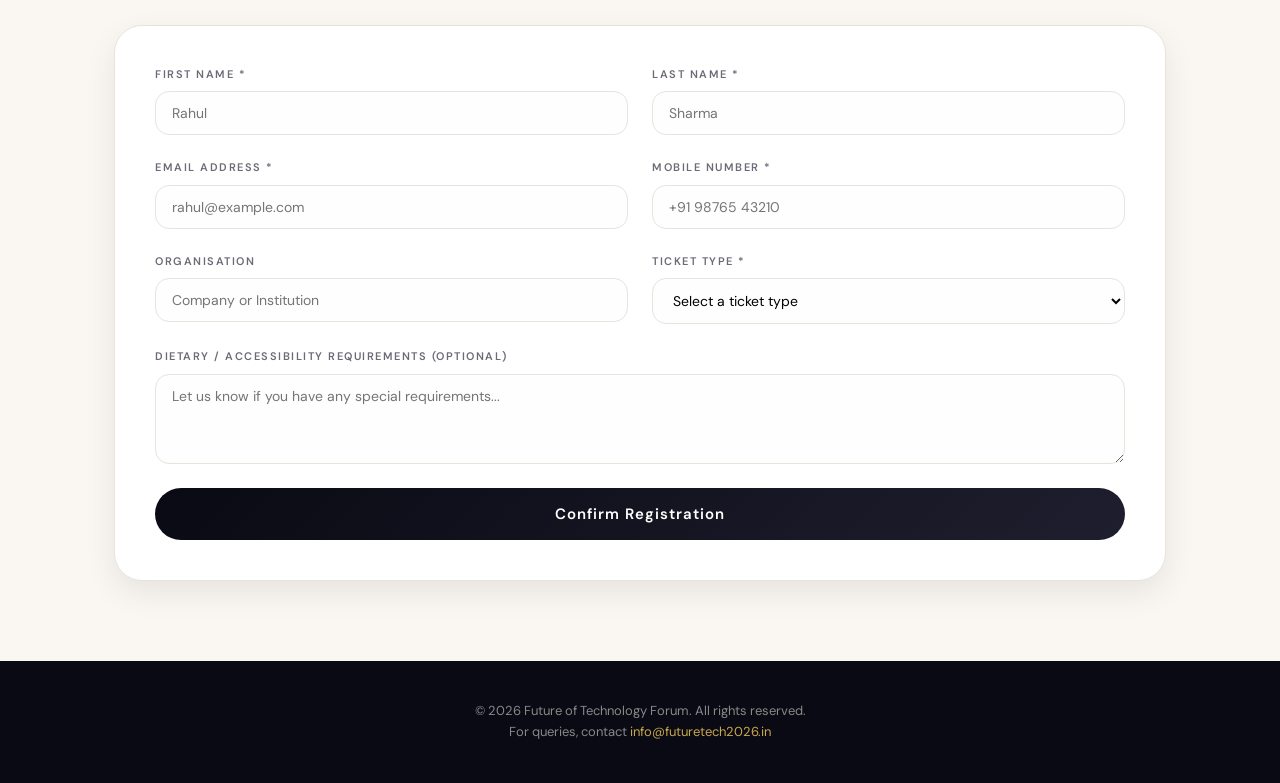
==== commit fdd05f34: "Update index.html" ====
--- a/index.html
+++ b/index.html
@@ -560,6 +560,7 @@
     <div class="hero-content">
       <span class="hero-badge">Annual Summit 2026</span>
       <h1>The <em>Future</em> of<br>Technology Forum</h1>
+      <h4>Tech_<em>CONFERENCE</em> 2k26</h4>
       <p class="hero-sub">A gathering of innovators, creators, and visionaries shaping the digital frontier of tomorrow.</p>
       <div class="hero-meta">
         <div class="hero-meta-item">
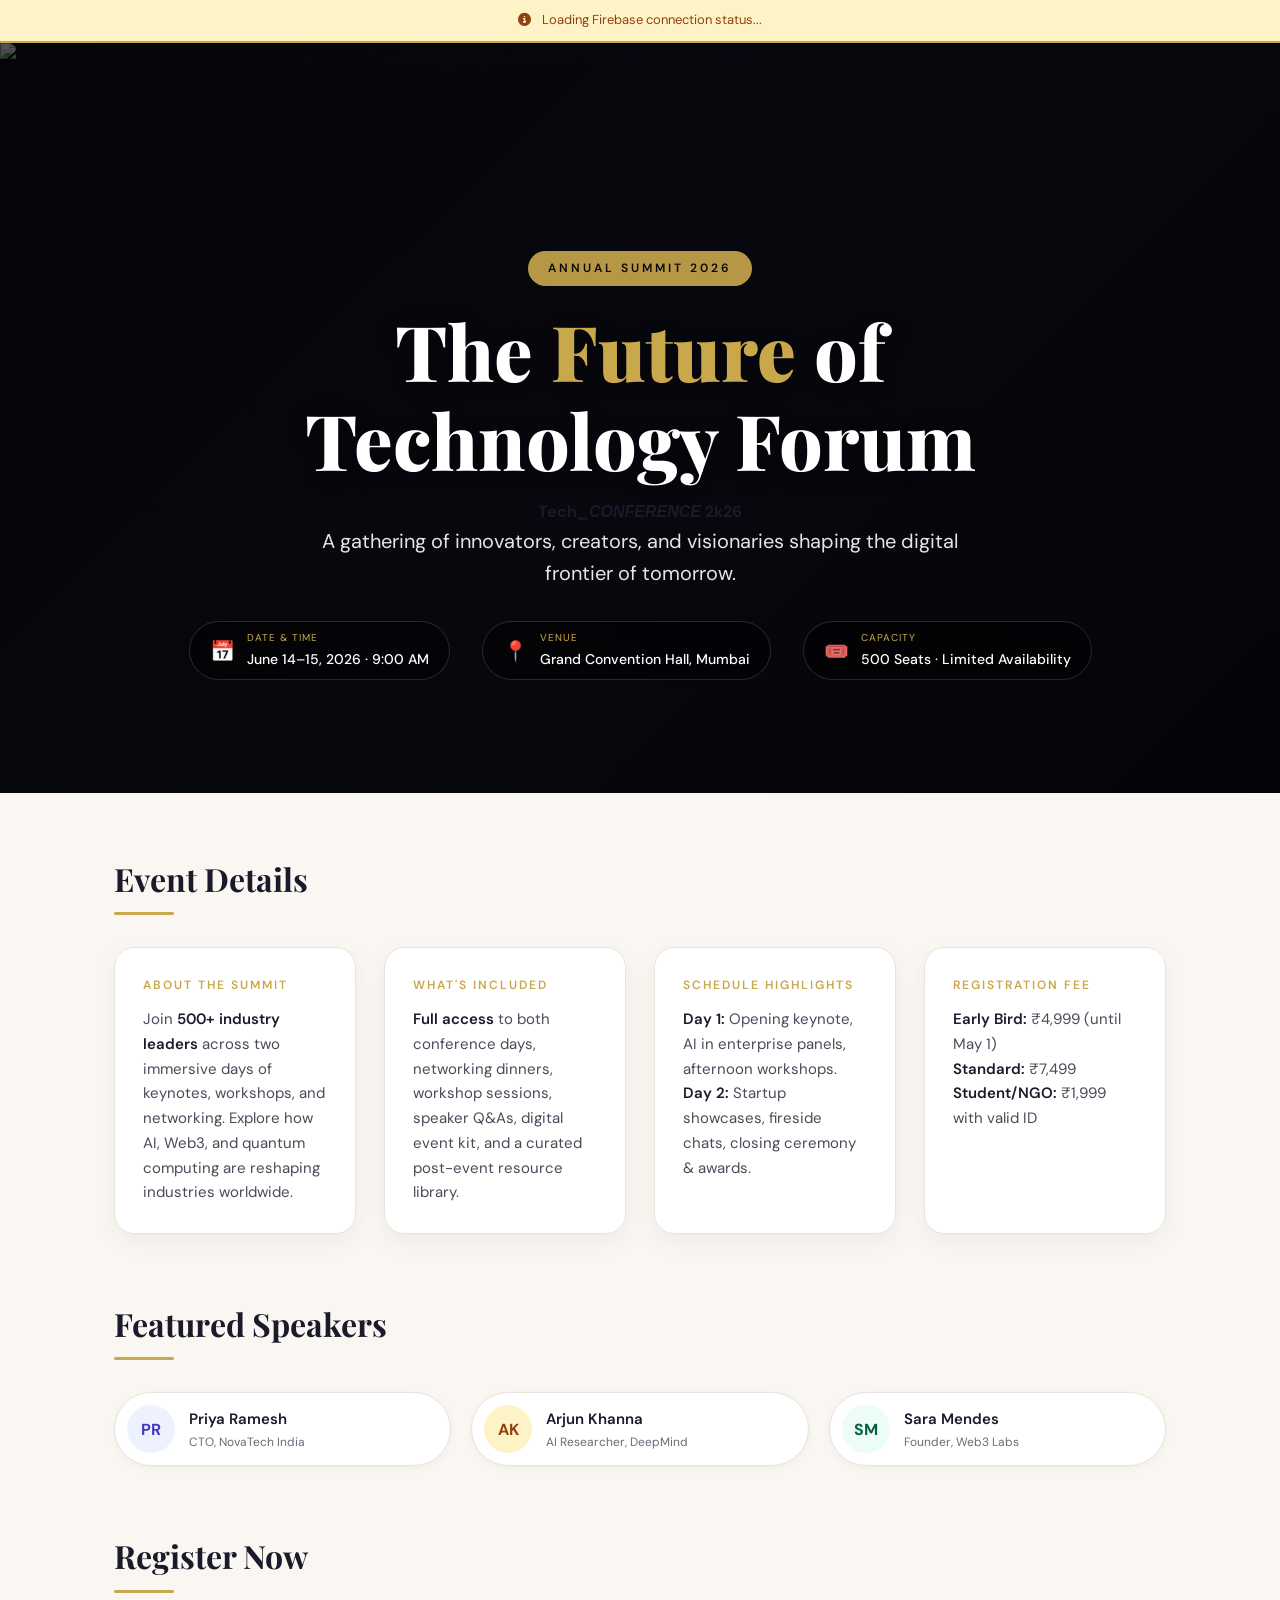
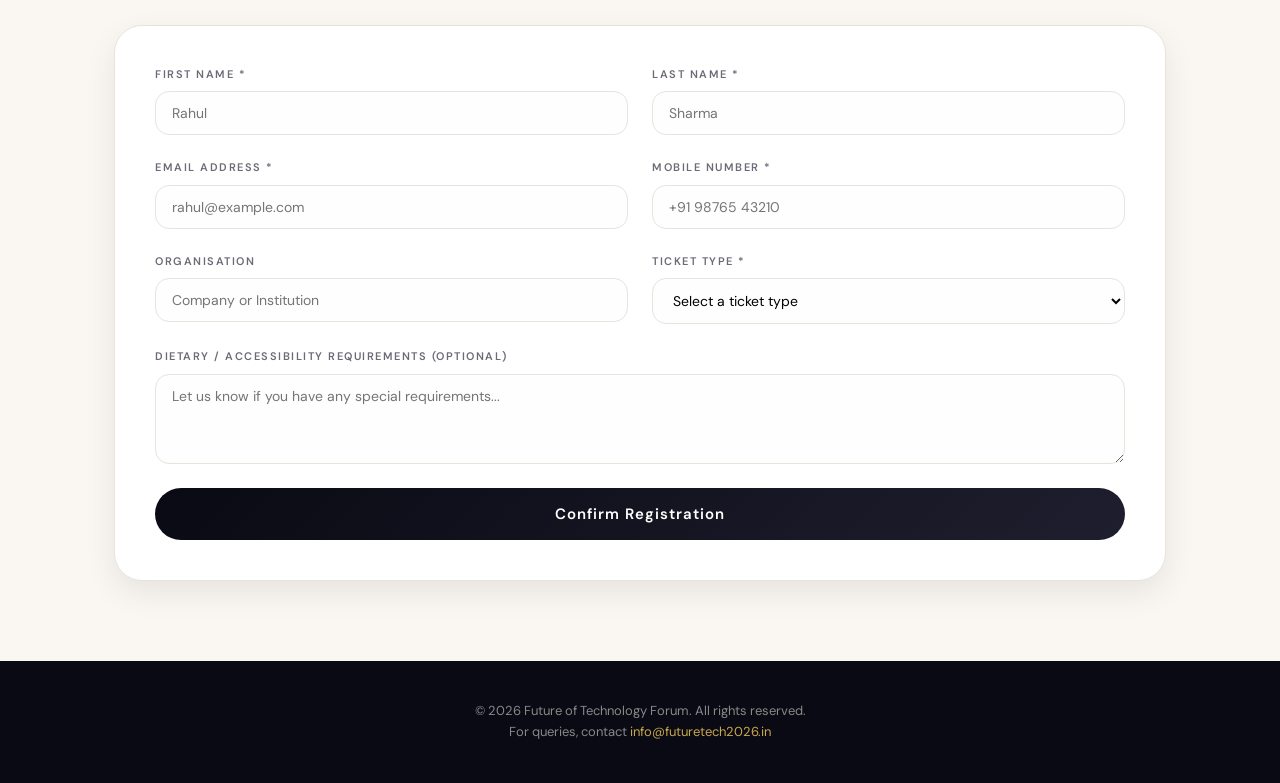
==== commit b1d6dd35: "Change hero-seb h4 em color to white" ====
--- a/index.html
+++ b/index.html
@@ -127,6 +127,13 @@
       color: var(--gold);
       font-style: normal;
       font-weight: 900;
+    }
+    .hero-seb  h4 em {
+      font-size: clamp(1rem, 2vw, 1.25rem);
+      color: 'white';
+      max-width: 650px;
+      margin: 0 auto;
+      font-weight: 400;
     }
 
     .hero-sub {
@@ -560,7 +567,7 @@
     <div class="hero-content">
       <span class="hero-badge">Annual Summit 2026</span>
       <h1>The <em>Future</em> of<br>Technology Forum</h1>
-      <h4>Tech_<em>CONFERENCE</em> 2k26</h4>
+     <P class="hero-seb"><h4>Tech_<em>CONFERENCE</em> 2k26</h4></P>
       <p class="hero-sub">A gathering of innovators, creators, and visionaries shaping the digital frontier of tomorrow.</p>
       <div class="hero-meta">
         <div class="hero-meta-item">
